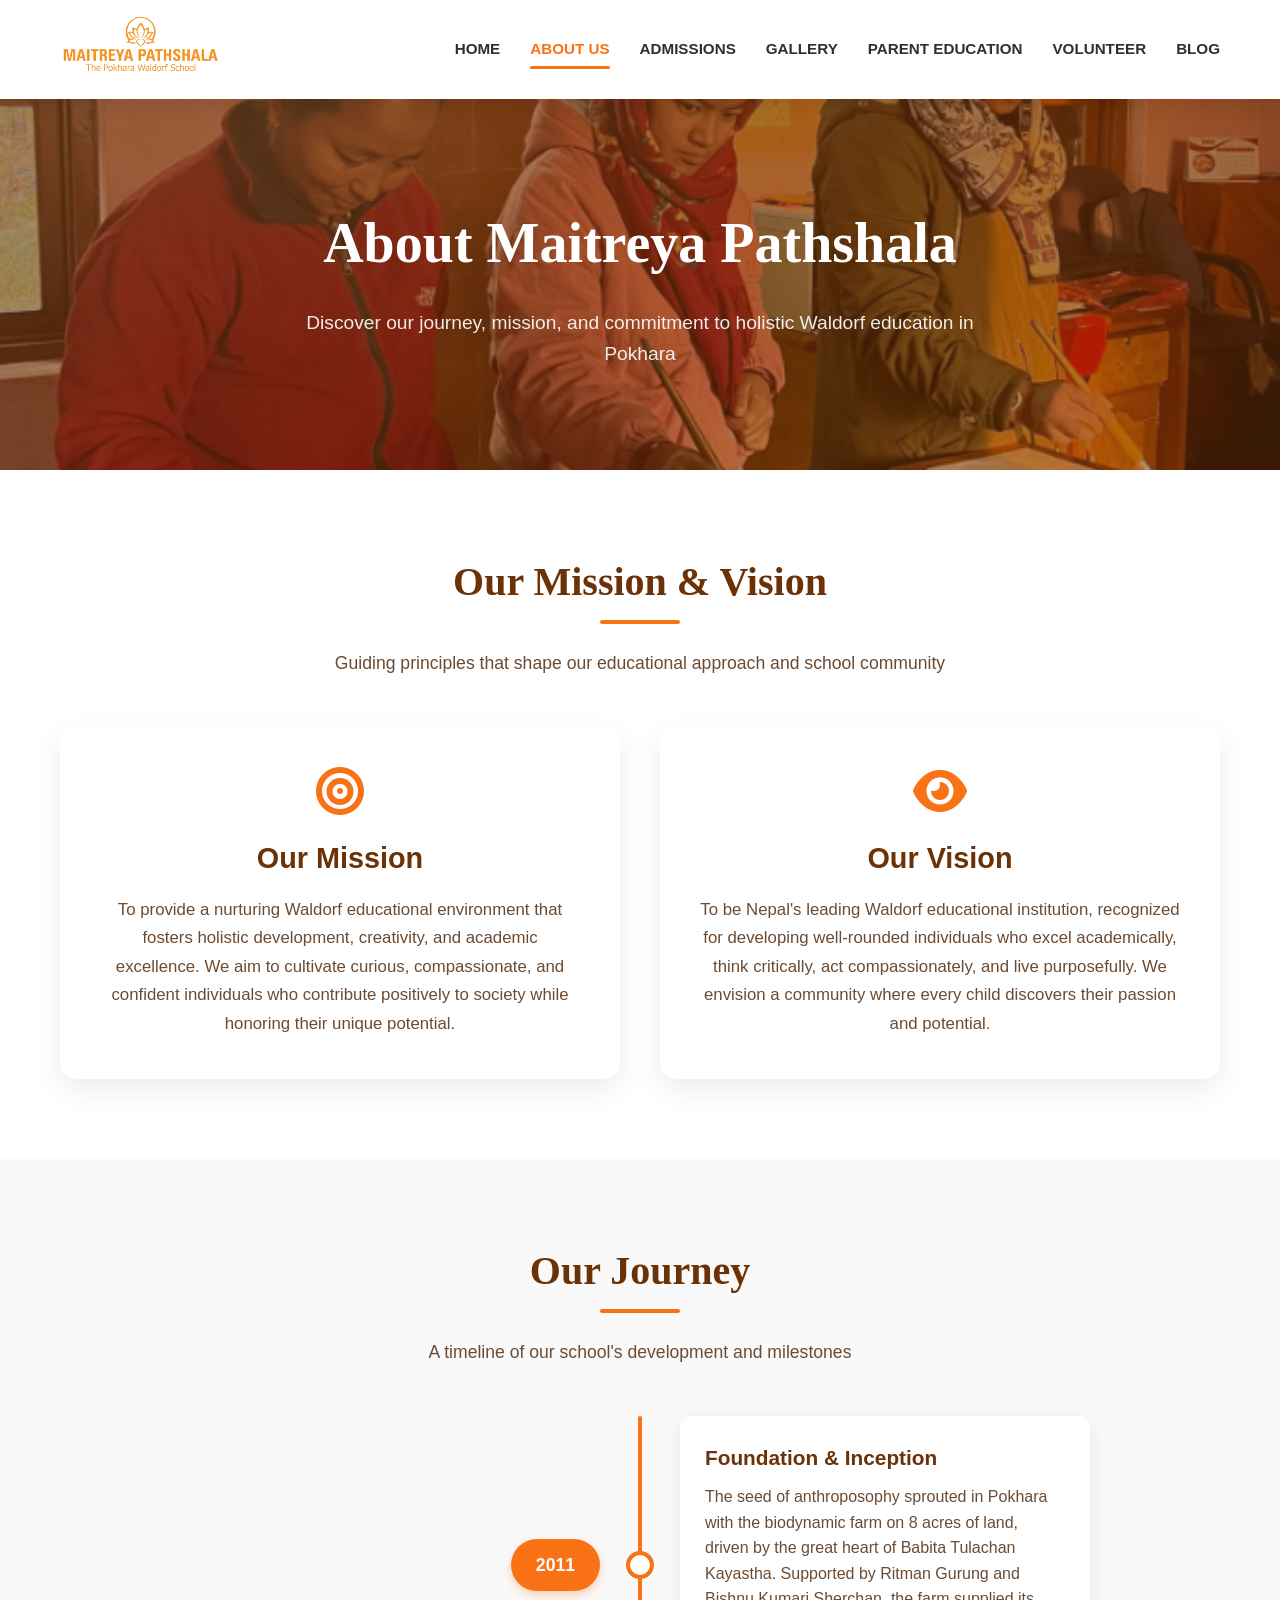
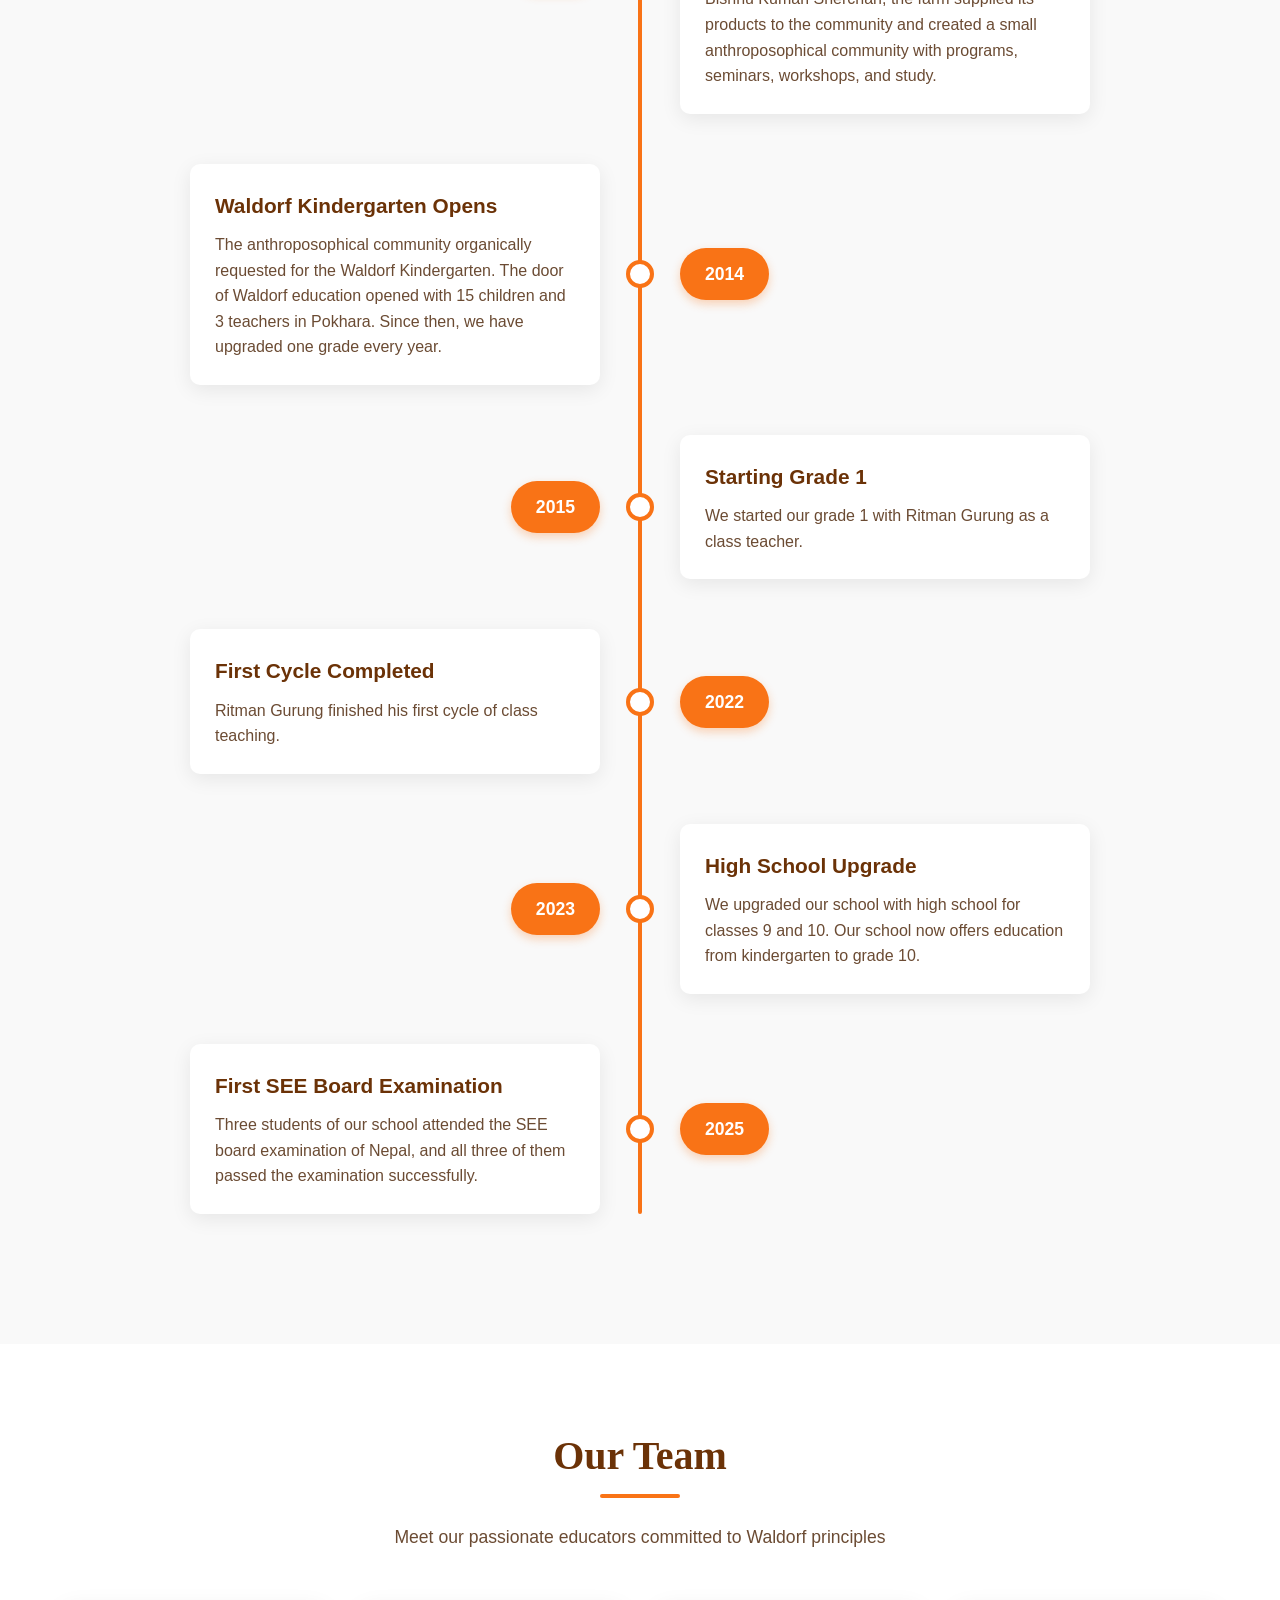
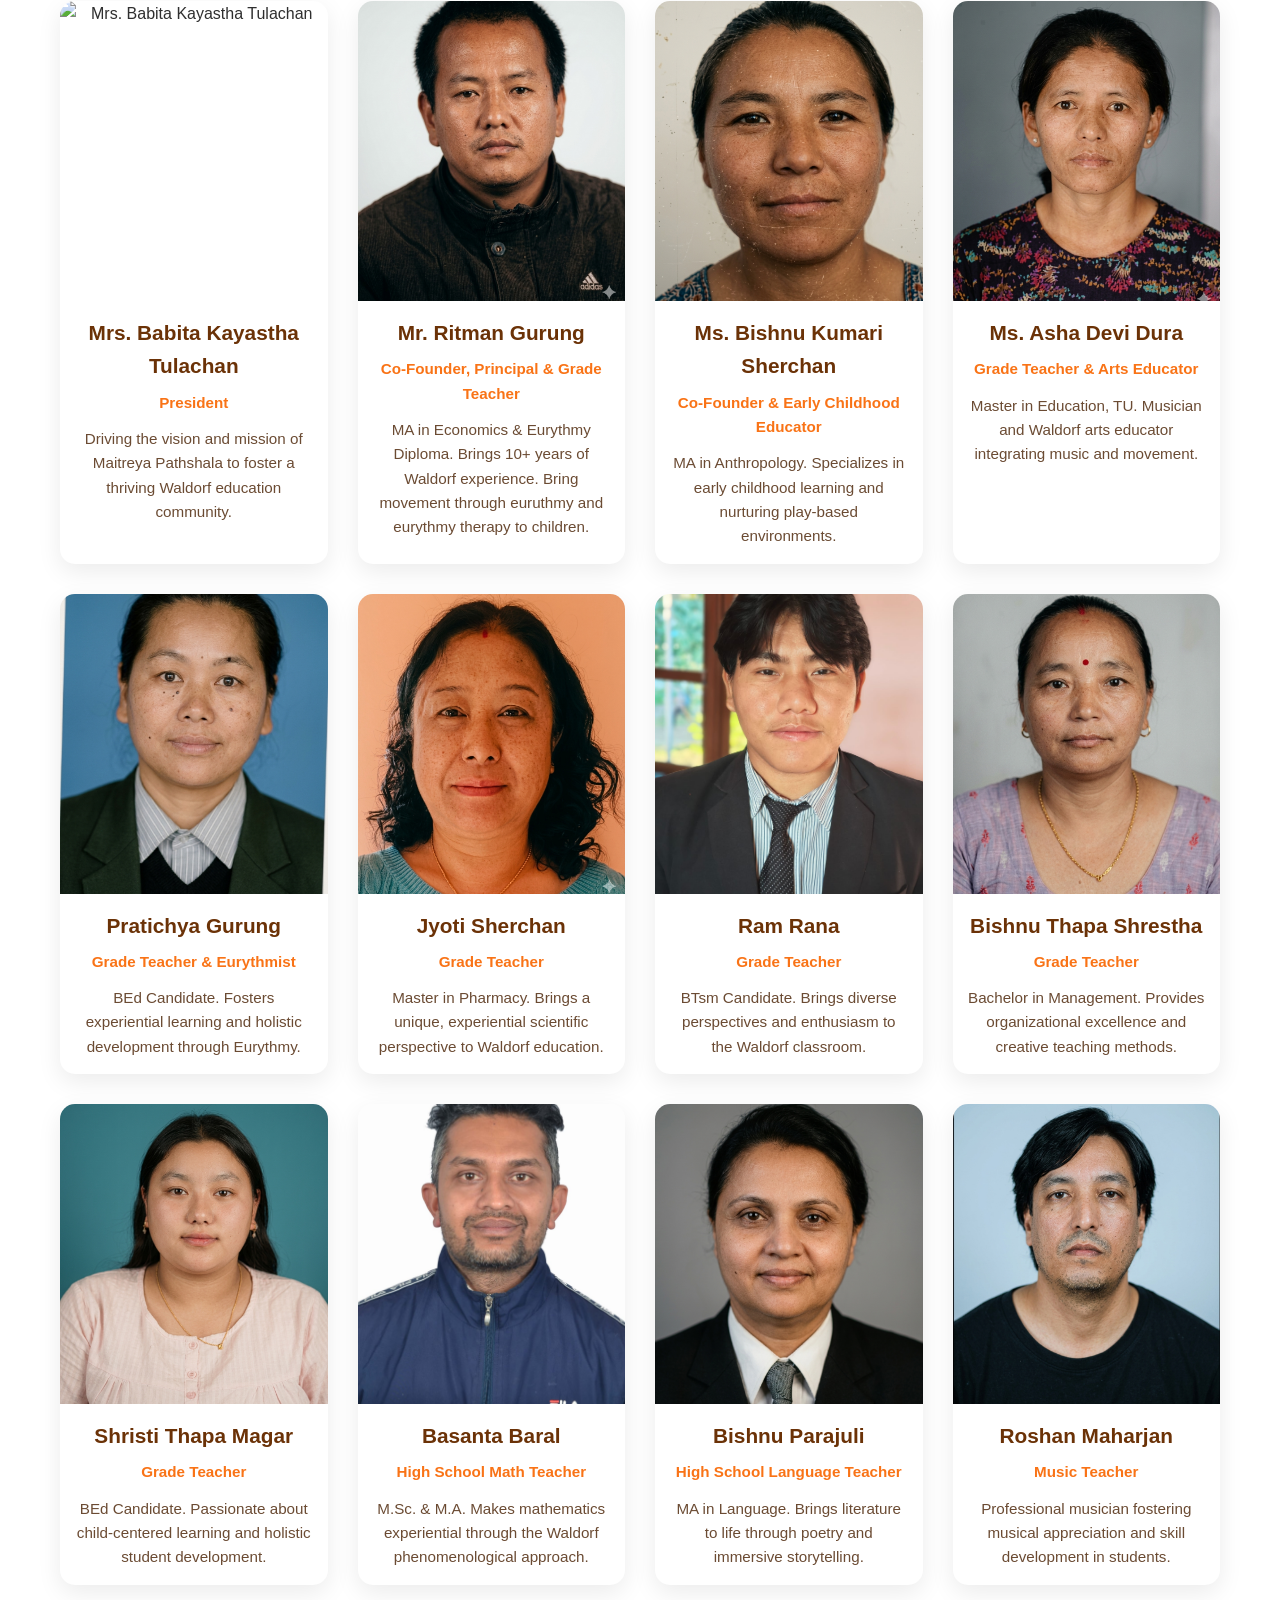
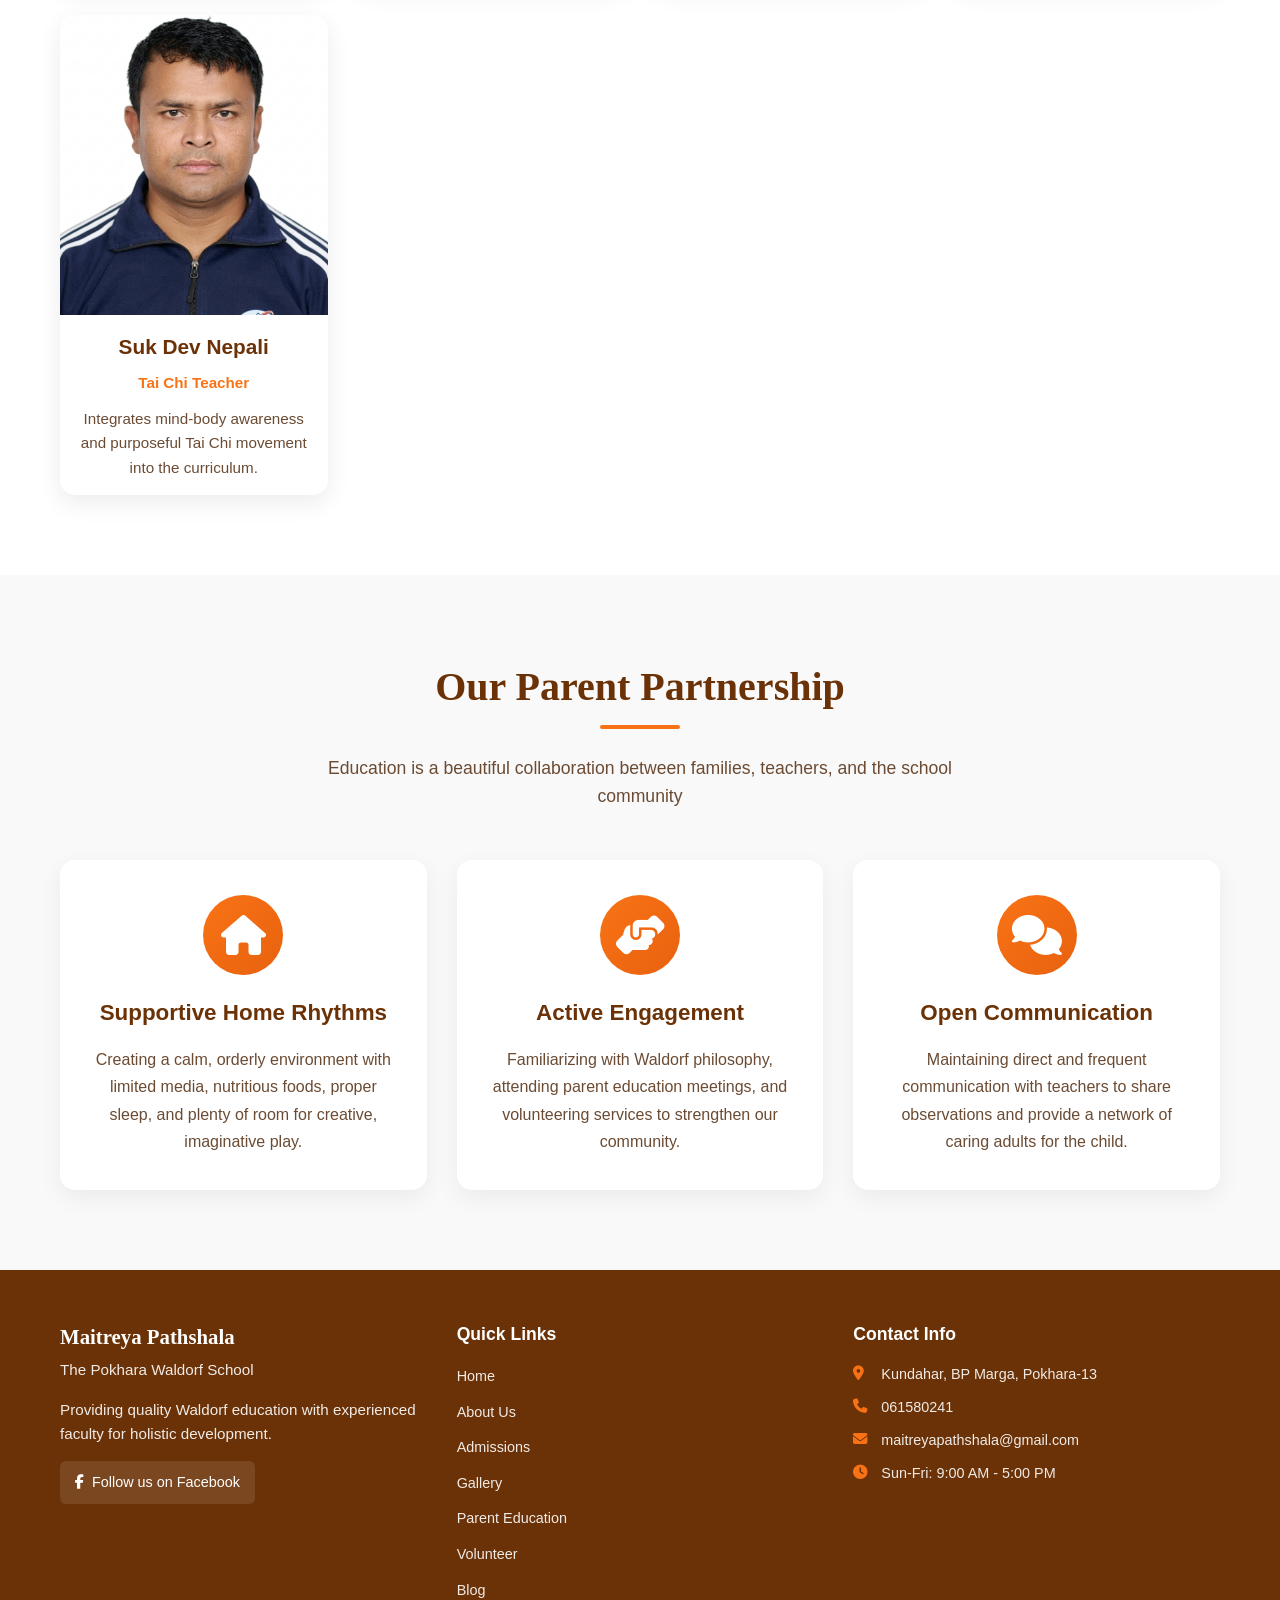
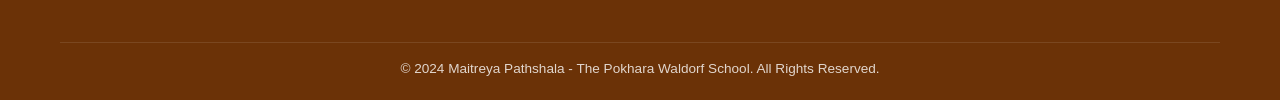
==== about/index.html @ a7fe3ca3 "Restructure HTML files to directories for trailing slash routing and update absolute paths" ====
<!DOCTYPE html>
<html lang="en">
<head>
    <meta charset="UTF-8" />
    <meta name="viewport" content="width=device-width, initial-scale=1.0" />
    <title>About Us | Maitreya Pathshala</title>

    <meta name="description" content="Learn about Maitreya Pathshala - The Pokhara Waldorf School providing holistic Waldorf education for children in Nepal.">
    
    <!-- Fonts -->
    <link href="https://fonts.googleapis.com/css2?family=Lanchitas&display=swap" rel="stylesheet">
    <link href="https://api.fontshare.com/v2/css?f[]=satoshi@400,500,600,700&display=swap" rel="stylesheet">
    <link rel="stylesheet" href="https://cdnjs.cloudflare.com/ajax/libs/font-awesome/6.4.0/css/all.min.css">
    <link rel="icon" href="/assets/favicon.png" type="image/png">
    <link rel="stylesheet" href="/style.css" />
    <style>
        /* About Page Specific Styles */
        .about-hero {
            background: linear-gradient(rgba(107, 50, 7, 0.6), rgba(107, 50, 7, 0.5)), url('/assets/8.png');
            background-size: cover;
            background-position: center;
            color: white;
            text-align: center;
            padding: 100px 0;
        }
        
        .about-hero h1 {
            font-family: 'Lanchitas', cursive;
            font-size: 3.5rem;
            margin-bottom: 20px;
        }
        
        .about-hero p {
            font-size: 1.2rem;
            max-width: 700px;
            margin: 0 auto;
            opacity: 0.9;
        }
        
        /* About Content Sections */
        .about-section {
            padding: 80px 0;
        }
        
        .about-section:nth-child(even) {
            background: #f9f9f9;
        }
        
        .about-section:nth-child(odd) {
            background: white;
        }
        
        .section-content {
            max-width: 1200px;
            margin: 0 auto;
            padding: 0 20px;
        }
        
        .section-header {
            text-align: center;
            margin-bottom: 50px;
        }
        
        .section-header h2 {
            font-family: 'Lanchitas', cursive;
            font-size: 2.5rem;
            color: var(--secondary);
            margin-bottom: 15px;
            position: relative;
            display: inline-block;
        }
        
        .section-header h2::after {
            content: '';
            position: absolute;
            bottom: -10px;
            left: 50%;
            transform: translateX(-50%);
            width: 80px;
            height: 4px;
            background: var(--primary);
            border-radius: 2px;
        }
        
        .section-header p {
            color: var(--gray);
            font-size: 1.1rem;
            max-width: 700px;
            margin: 20px auto 0;
            line-height: 1.6;
        }
        
        /* Mission Vision Section */
        .mission-vision-grid {
            display: grid;
            grid-template-columns: repeat(2, 1fr);
            gap: 40px;
            margin-top: 40px;
        }
        
        .mission-card, .vision-card {
            background: white;
            padding: 40px;
            border-radius: 15px;
            box-shadow: 0 10px 30px rgba(0, 0, 0, 0.08);
            text-align: center;
            transition: transform 0.3s;
        }
        
        .mission-card:hover, .vision-card:hover {
            transform: translateY(-10px);
        }
        
        .mission-card i, .vision-card i {
            font-size: 3rem;
            color: var(--primary);
            margin-bottom: 20px;
        }
        
        .mission-card h3, .vision-card h3 {
            color: var(--secondary);
            font-size: 1.8rem;
            margin-bottom: 15px;
        }
        
        .mission-card p, .vision-card p {
            color: var(--gray);
            line-height: 1.7;
            font-size: 1.05rem;
        }
        
        /* History Section */
        .history-timeline {
            max-width: 900px;
            margin: 50px auto 0;
            position: relative;
        }
        
        .history-timeline::before {
            content: '';
            position: absolute;
            left: 50%;
            transform: translateX(-50%);
            width: 4px;
            height: 100%;
            background: var(--primary);
            border-radius: 2px;
        }
        
        .timeline-item {
            display: grid;
            grid-template-columns: 1fr 1fr;
            column-gap: 80px;
            align-items: center;
            margin-bottom: 50px;
            position: relative;
        }
        
        .timeline-item::after { 
            content: '';
            position: absolute;
            left: 50%;
            top: 50%;
            transform: translate(-50%, -50%);
            width: 20px;
            height: 20px;
            border-radius: 50%;
            background: white;
            border: 4px solid var(--primary);
            z-index: 2;
        }
        
        .timeline-year {
            grid-column: 1;
            justify-self: end;
            background: var(--primary);
            color: white;
            padding: 12px 25px;
            border-radius: 30px;
            font-weight: 700;
            font-size: 1.1rem;
            text-align: center;
            box-shadow: 0 4px 10px rgba(249, 115, 22, 0.3);
            z-index: 2;
        }
        
        .timeline-content {
            grid-column: 2;
            background: white;
            padding: 25px;
            border-radius: 10px;
            box-shadow: 0 5px 20px rgba(0, 0, 0, 0.08);
            position: relative;
            z-index: 1;
        }
        
        .timeline-item:nth-child(even) .timeline-year {
            grid-column: 2;
            justify-self: start;
            grid-row: 1;
        }
        
        .timeline-item:nth-child(even) .timeline-content {
            grid-column: 1;
            grid-row: 1;
        }
        
        .timeline-content h4 {
            color: var(--secondary);
            font-size: 1.3rem;
            margin-bottom: 10px;
        }
        
        .timeline-content p {
            color: var(--gray);
            line-height: 1.6;
        }
        
        /* Team Section */
        .team-grid {
            display: grid;
            grid-template-columns: repeat(auto-fill, minmax(220px, 1fr));
            gap: 30px;
            margin-top: 50px;
        }
        
        .team-member {
            background: white;
            border-radius: 15px;
            overflow: hidden;
            box-shadow: 0 8px 25px rgba(0, 0, 0, 0.08);
            transition: transform 0.3s;
            text-align: center;
        }
        
        .team-member:hover {
            transform: translateY(-10px);
        }
        
        .member-image {
            width: 100%;
            overflow: hidden;
        }
        
        .member-image img {
            width: 100%;
            height: auto;
            display: block;
            transition: transform 0.5s;
        }
        
        .team-member:hover .member-image img {
            transform: scale(1.05);
        }
        
        .member-info {
            padding: 15px;
        }
        
        .member-info h4 {
            color: var(--secondary);
            font-size: 1.3rem;
            margin-bottom: 8px;
        }
        
        .member-info .position {
            color: var(--primary);
            font-weight: 600;
            margin-bottom: 12px;
            font-size: 0.95rem;
        }
        
        .member-info p {
            color: var(--gray);
            font-size: 0.95rem;
            line-height: 1.6;
        }
        
        /* Values Section */
        .values-grid {
            display: grid;
            grid-template-columns: repeat(auto-fill, minmax(300px, 1fr));
            gap: 30px;
            margin-top: 50px;
        }
        
        .value-card {
            background: white;
            padding: 35px 30px;
            border-radius: 15px;
            box-shadow: 0 8px 25px rgba(0, 0, 0, 0.06);
            text-align: center;
            transition: all 0.3s;
        }
        
        .value-card:hover {
            transform: translateY(-8px);
            box-shadow: 0 15px 35px rgba(0, 0, 0, 0.1);
        }
        
        .value-icon {
            width: 80px;
            height: 80px;
            background: linear-gradient(135deg, var(--primary), var(--primary-dark));
            border-radius: 50%;
            display: flex;
            align-items: center;
            justify-content: center;
            margin: 0 auto 20px;
        }
        
        .value-icon i {
            font-size: 2.5rem;
            color: white;
        }
        
        .value-card h4 {
            color: var(--secondary);
            font-size: 1.4rem;
            margin-bottom: 15px;
        }
        
        .value-card p {
            color: var(--gray);
            line-height: 1.7;
            font-size: 1rem;
        }
        
        /* Campus Section */
        .campus-gallery {
            display: grid;
            grid-template-columns: repeat(auto-fill, minmax(300px, 1fr));
            gap: 25px;
            margin-top: 50px;
        }
        
        .campus-image {
            border-radius: 15px;
            overflow: hidden;
            box-shadow: 0 8px 25px rgba(0, 0, 0, 0.08);
            height: 250px;
            position: relative;
        }
        
        .campus-image img {
            width: 100%;
            height: 100%;
            object-fit: cover;
            transition: transform 0.5s;
        }
        
        .campus-image:hover img {
            transform: scale(1.05);
        }
        
        .campus-overlay {
            position: absolute;
            bottom: 0;
            left: 0;
            right: 0;
            background: linear-gradient(transparent, rgba(0, 0, 0, 0.7));
            color: white;
            padding: 20px;
            opacity: 0;
            transition: opacity 0.3s;
        }
        
        .campus-image:hover .campus-overlay {
            opacity: 1;
        }
        
        .campus-overlay h4 {
            font-size: 1.2rem;
            margin-bottom: 5px;
        }
        
        /* Responsive Styles for About Page */
        @media (max-width: 1024px) {
            .mission-vision-grid {
                grid-template-columns: 1fr;
                gap: 30px;
            }
            
            .history-timeline::before {
                left: 30px;
            }
            
            .timeline-item {
                display: flex;
                flex-direction: column !important;
                align-items: flex-start;
                margin-left: 60px;
                margin-bottom: 40px;
            }
            
            .timeline-item::after {
                left: -30px;
                top: 25px;
                transform: translate(-50%, -50%);
            }
            
            .timeline-year {
                margin-bottom: 15px;
                justify-self: start !important;
                align-self: flex-start;
            }
            
            .timeline-content {
                width: 100%;
            }
            
            .timeline-item:nth-child(even) .timeline-year,
            .timeline-item:nth-child(even) .timeline-content {
                align-self: flex-start;
            }
        }
        
        @media (max-width: 768px) {
            .about-hero {
                padding: 80px 0;
            }
            
            .about-hero h1 {
                font-size: 2.5rem;
            }
            
            .about-section {
                padding: 60px 0;
            }
            
            .section-header h2 {
                font-size: 2rem;
            }
            
            .mission-card, .vision-card {
                padding: 30px 25px;
            }
            
            .team-grid, .values-grid, .campus-gallery {
                grid-template-columns: repeat(auto-fill, minmax(250px, 1fr));
                gap: 20px;
            }
            
            .history-timeline::before {
                left: 20px;
            }
            
            .timeline-item {
                margin-bottom: 30px;
                margin-left: 45px;
            }
            
            .timeline-item::after {
                left: -25px;
            }
            
            .timeline-year {
                font-size: 1rem;
                padding: 10px 20px;
            }
            
            .timeline-content {
                padding: 20px;
            }
        }
        
        @media (max-width: 480px) {
            .about-hero h1 {
                font-size: 2rem;
            }
            
            .about-hero p {
                font-size: 1rem;
                padding: 0 15px;
            }
            
            .section-header h2 {
                font-size: 1.8rem;
            }
            
            .team-grid, .values-grid, .campus-gallery {
                grid-template-columns: 1fr;
            }
            
            /* Hide the teacher description on mobile */
            .team-member .member-info p {
                display: none;
            }
            
            .mission-card h3, .vision-card h3 {
                font-size: 1.5rem;
            }
            
            .value-card {
                padding: 25px 20px;
            }
            
            .value-icon {
                width: 70px;
                height: 70px;
            }
            
            .value-icon i {
                font-size: 2rem;
            }
        }

        /* Constrain image height on all breakpoints so faces don't get super zoomed */
        .member-image {
            height: 300px; /* Force a consistent height */
        }
        .member-image img {
            height: 100% !important;
            object-fit: cover; /* Important to keep the image centered and cropped nicely */
        }
    </style>
</head>
<body>
    <!-- NAVBAR -->
    <header class="navbar">
        <div class="container">
            <div class="logo">
                <a href="/">
                    <img src="/assets/logo.png" alt="Maitreya Pathshala Logo" class="logo-img">
                </a>
            </div>

            <!-- Desktop Navigation -->
            <nav class="desktop-nav">
                <a href="/">HOME</a>
                <a href="/about/" class="active">ABOUT US</a>
                <a href="/admissions/">ADMISSIONS</a>
                <a href="/gallery/">GALLERY</a>
                <a href="/parent-education/">PARENT EDUCATION</a>
                <a href="/volunteer/">VOLUNTEER</a>
                <a href="/blog/">BLOG</a>
            </nav>

            <!-- Mobile Navigation Toggle -->
            <button class="mobile-nav-toggle">
                <i class="fas fa-bars"></i>
            </button>

            <!-- Mobile Menu -->
            <div class="mobile-menu">
                <nav class="mobile-nav">
                    <a href="/">HOME</a>
                    <a href="/about/" class="active">ABOUT US</a>
                    <a href="/admissions/">ADMISSIONS</a>
                    <a href="/gallery/">GALLERY</a>
                    <a href="/parent-education/">PARENT EDUCATION</a>
                    <a href="/volunteer/">VOLUNTEER</a>
                    <a href="/blog/">BLOG</a>
                </nav>
            </div>
        </div>
    </header>

    <!-- ABOUT HERO -->
    <section class="about-hero">
        <div class="container">
            <h1>About Maitreya Pathshala</h1>
            <p>Discover our journey, mission, and commitment to holistic Waldorf education in Pokhara</p>
        </div>
    </section>

    <!-- MISSION & VISION SECTION -->
    <section class="about-section">
        <div class="section-content">
            <div class="section-header">
                <h2>Our Mission & Vision</h2>
                <p>Guiding principles that shape our educational approach and school community</p>
            </div>
            
            <div class="mission-vision-grid">
                <div class="mission-card">
                    <i class="fas fa-bullseye"></i>
                    <h3>Our Mission</h3>
                    <p>To provide a nurturing Waldorf educational environment that fosters holistic development, creativity, and academic excellence. We aim to cultivate curious, compassionate, and confident individuals who contribute positively to society while honoring their unique potential.</p>
                </div>
                
                <div class="vision-card">
                    <i class="fas fa-eye"></i>
                    <h3>Our Vision</h3>
                    <p>To be Nepal's leading Waldorf educational institution, recognized for developing well-rounded individuals who excel academically, think critically, act compassionately, and live purposefully. We envision a community where every child discovers their passion and potential.</p>
                </div>
            </div>
        </div>
    </section>

    <!-- OUR HISTORY SECTION -->
    <section class="about-section">
        <div class="section-content">
            <div class="section-header">
                <h2>Our Journey</h2>
                <p>A timeline of our school's development and milestones</p>
            </div>
            
            <div class="history-timeline">
                <div class="timeline-item">
                    <div class="timeline-year">2011</div>
                    <div class="timeline-content">
                        <h4>Foundation & Inception</h4>
                        <p>The seed of anthroposophy sprouted in Pokhara with the biodynamic farm on 8 acres of land, driven by the great heart of Babita Tulachan Kayastha. Supported by Ritman Gurung and Bishnu Kumari Sherchan, the farm supplied its products to the community and created a small anthroposophical community with programs, seminars, workshops, and study.</p>
                    </div>
                </div>
                
                <div class="timeline-item">
                    <div class="timeline-year">2014</div>
                    <div class="timeline-content">
                        <h4>Waldorf Kindergarten Opens</h4>
                        <p>The anthroposophical community organically requested for the Waldorf Kindergarten. The door of Waldorf education opened with 15 children and 3 teachers in Pokhara. Since then, we have upgraded one grade every year.</p>
                    </div>
                </div>
                
                <div class="timeline-item">
                    <div class="timeline-year">2015</div>
                    <div class="timeline-content">
                        <h4>Starting Grade 1</h4>
                        <p>We started our grade 1 with Ritman Gurung as a class teacher.</p>
                    </div>
                </div>
                
                <div class="timeline-item">
                    <div class="timeline-year">2022</div>
                    <div class="timeline-content">
                        <h4>First Cycle Completed</h4>
                        <p>Ritman Gurung finished his first cycle of class teaching.</p>
                    </div>
                </div>
                
                <div class="timeline-item">
                    <div class="timeline-year">2023</div>
                    <div class="timeline-content">
                        <h4>High School Upgrade</h4>
                        <p>We upgraded our school with high school for classes 9 and 10. Our school now offers education from kindergarten to grade 10.</p>
                    </div>
                </div>
                
                <div class="timeline-item">
                    <div class="timeline-year">2025</div>
                    <div class="timeline-content">
                        <h4>First SEE Board Examination</h4>
                        <p>Three students of our school attended the SEE board examination of Nepal, and all three of them passed the examination successfully.</p>
                    </div>
                </div>
            </div>
        </div>
    </section>
        
    <!-- FACULTY TEAM SECTION -->
    <section class="about-section">
        <div class="section-content">
            <div class="section-header">
                <h2>Our Team</h2>
                <p>Meet our passionate educators committed to Waldorf principles</p>
            </div>
            
            <div class="team-grid">
                <div class="team-member">
                    <div class="member-image">
                        <img src="/assets/Babita.png" alt="Mrs. Babita Kayastha Tulachan">
                    </div>
                    <div class="member-info">
                        <h4>Mrs. Babita Kayastha Tulachan</h4>
                        <div class="position">President</div>
                        <p>Driving the vision and mission of Maitreya Pathshala to foster a thriving Waldorf education community.</p>
                    </div>
                </div>
                
                <div class="team-member">
                    <div class="member-image">
                        <img src="/assets/reet.png" alt="Mr. Ritman Gurung">
                    </div>
                    <div class="member-info">
                        <h4>Mr. Ritman Gurung</h4>
                        <div class="position">Co-Founder, Principal & Grade Teacher</div>
                        <p>MA in Economics & Eurythmy Diploma. Brings 10+ years of Waldorf experience. Bring movement through euruthmy and eurythmy therapy to children.</p>
                    </div>
                </div>
                
                <div class="team-member">
                    <div class="member-image">
                        <img src="/assets/bishnu.png" alt="Ms. Bishnu Kumari Sherchan">
                    </div>
                    <div class="member-info">
                        <h4>Ms. Bishnu Kumari Sherchan</h4>
                        <div class="position">Co-Founder & Early Childhood Educator</div>
                        <p>MA in Anthropology. Specializes in early childhood learning and nurturing play-based environments.</p>
                    </div>
                </div>
                
                <div class="team-member">
                    <div class="member-image">
                        <img src="/assets/aasha.png" alt="Ms. Asha Devi Dura">
                    </div>
                    <div class="member-info">
                        <h4>Ms. Asha Devi Dura</h4>
                        <div class="position">Grade Teacher & Arts Educator</div>
                        <p>Master in Education, TU. Musician and Waldorf arts educator integrating music and movement.</p>
                    </div>
                </div>
                
                <div class="team-member">
                    <div class="member-image">
                        <img src="/assets/pratichhya.png" alt="Pratichya Gurung">
                    </div>
                    <div class="member-info">
                        <h4>Pratichya Gurung</h4>
                        <div class="position">Grade Teacher & Eurythmist</div>
                        <p>BEd Candidate. Fosters experiential learning and holistic development through Eurythmy.</p>
                    </div>
                </div>

                <div class="team-member">
                    <div class="member-image">
                        <img src="/assets/jyoti.png" alt="Jyoti Sherchan">
                    </div>
                    <div class="member-info">
                        <h4>Jyoti Sherchan</h4>
                        <div class="position">Grade Teacher</div>
                        <p>Master in Pharmacy. Brings a unique, experiential scientific perspective to Waldorf education.</p>
                    </div>
                </div>

                <div class="team-member">
                    <div class="member-image">
                        <img src="/assets/ram rana.jpeg" alt="Ram Rana">
                    </div>
                    <div class="member-info">
                        <h4>Ram Rana</h4>
                        <div class="position">Grade Teacher</div>
                        <p>BTsm Candidate. Brings diverse perspectives and enthusiasm to the Waldorf classroom.</p>
                    </div>
                </div>

                <div class="team-member">
                    <div class="member-image">
                        <img src="/assets/Bishnu Shrestha.png" alt="Bishnu Thapa Shrestha">
                    </div>
                    <div class="member-info">
                        <h4>Bishnu Thapa Shrestha</h4>
                        <div class="position">Grade Teacher</div>
                        <p>Bachelor in Management. Provides organizational excellence and creative teaching methods.</p>
                    </div>
                </div>

                <div class="team-member">
                    <div class="member-image">
                        <img src="/assets/Shristi.png" alt="Shristi Thapa Magar">
                    </div>
                    <div class="member-info">
                        <h4>Shristi Thapa Magar</h4>
                        <div class="position">Grade Teacher</div>
                        <p>BEd Candidate. Passionate about child-centered learning and holistic student development.</p>
                    </div>
                </div>

                <div class="team-member">
                    <div class="member-image">
                        <img src="/assets/basanta.png" alt="Math Teacher">
                    </div>
                    <div class="member-info">
                        <h4>Basanta Baral</h4>
                        <div class="position">High School Math Teacher</div>
                        <p>M.Sc. & M.A. Makes mathematics experiential through the Waldorf phenomenological approach.</p>
                    </div>
                </div>

                <div class="team-member">
                    <div class="member-image">
                        <img src="/assets/BIshnu copy.png" alt="Language Teacher">
                    </div>
                    <div class="member-info">
                        <h4>Bishnu Parajuli</h4>
                        <div class="position">High School Language Teacher</div>
                        <p>MA in Language. Brings literature to life through poetry and immersive storytelling.</p>
                    </div>
                </div>

                <div class="team-member">
                    <div class="member-image">
                        <img src="/assets/roshan.png" alt="Music Teacher">
                    </div>
                    <div class="member-info">
                        <h4>Roshan Maharjan</h4>
                        <div class="position">Music Teacher</div>
                        <p>Professional musician fostering musical appreciation and skill development in students.</p>
                    </div>
                </div>

                <div class="team-member">
                    <div class="member-image">
                        <img src="/assets/sukdev.png" alt="Tai Chi Teacher">
                    </div>
                    <div class="member-info">
                        <h4>Suk Dev Nepali</h4>
                        <div class="position">Tai Chi Teacher</div>
                        <p>Integrates mind-body awareness and purposeful Tai Chi movement into the curriculum.</p>
                    </div>
                </div>
            </div>
        </div>
    </section>


    <!-- PARENT PARTNERSHIP SECTION -->
    <section class="about-section">
        <div class="section-content">
            <div class="section-header">
                <h2>Our Parent Partnership</h2>
                <p>Education is a beautiful collaboration between families, teachers, and the school community</p>
            </div>
            
            <div class="values-grid">
                <div class="value-card">
                    <div class="value-icon">
                        <i class="fas fa-home"></i>
                    </div>
                    <h4>Supportive Home Rhythms</h4>
                    <p>Creating a calm, orderly environment with limited media, nutritious foods, proper sleep, and plenty of room for creative, imaginative play.</p>
                </div>
                
                <div class="value-card">
                    <div class="value-icon">
                        <i class="fas fa-hands-helping"></i>
                    </div>
                    <h4>Active Engagement</h4>
                    <p>Familiarizing with Waldorf philosophy, attending parent education meetings, and volunteering services to strengthen our community.</p>
                </div>
                
                <div class="value-card">
                    <div class="value-icon">
                        <i class="fas fa-comments"></i>
                    </div>
                    <h4>Open Communication</h4>
                    <p>Maintaining direct and frequent communication with teachers to share observations and provide a network of caring adults for the child.</p>
                </div>
            </div>
        </div>
    </section>

    <!-- FOOTER -->
    <footer>
        <div class="container">
            <div class="footer-grid">
                <div class="footer-col">
                    <div class="footer-logo">
                        <h3>Maitreya Pathshala</h3>
                        <p>The Pokhara Waldorf School</p>
                    </div>
                    <p>Providing quality Waldorf education with experienced faculty for holistic development.</p>
                    <div class="footer-social">
                        <a href="https://www.facebook.com/maitreyapathshala" target="_blank">
                            <i class="fab fa-facebook-f"></i> Follow us on Facebook
                        </a>
                    </div>
                </div>
                
                <div class="footer-col">
                    <h4>Quick Links</h4>
                    <ul>
                        <li><a href="/">Home</a></li>
                        <li><a href="/about/">About Us</a></li>
                        <li><a href="/admissions/">Admissions</a></li>
                        <li><a href="/gallery/">Gallery</a></li>
                        <li><a href="/parent-education/">Parent Education</a></li>
                        <li><a href="/volunteer/">Volunteer</a></li>
                        <li><a href="/blog/">Blog</a></li>
                    </ul>
                </div>
                
                <div class="footer-col">
                    <h4>Contact Info</h4>
                    <ul class="contact-info">
                        <li><i class="fas fa-map-marker-alt"></i> <span>Kundahar, BP Marga, Pokhara-13</span></li>
                        <li><i class="fas fa-phone"></i> <span>061580241</span></li>
                        <li><i class="fas fa-envelope"></i> <span>maitreyapathshala@gmail.com</span></li>
                        <li><i class="fas fa-clock"></i> <span>Sun-Fri: 9:00 AM - 5:00 PM</span></li>
                    </ul>
                </div>
            </div>
            
            <div class="footer-bottom">
                <p>&copy; 2024 Maitreya Pathshala - The Pokhara Waldorf School. All Rights Reserved.</p>
            </div>
        </div>
    </footer>

    <!-- SCROLL TO TOP -->
    <button class="scroll-top">
        <i class="fas fa-chevron-up"></i>
    </button>

    <script src="script.js"></script>
</body>
</html>
---- style.css ----
/* RESET & BASE */
* {
    margin: 0;
    padding: 0;
    box-sizing: border-box;
}

:root {
    --primary: #f97316;
    --primary-dark: #e8610e;
    --secondary: #6b3207;
    --light: #fff9f5;
    --dark: #4a2b17;
    --text: #2f2f2f;
    --gray: #6b4b33;
    --light-gray: #f5f5f5;
}

body {
    font-family: 'Satoshi', sans-serif;
    background: #ffffff;
    color: var(--text);
    line-height: 1.6;
    overflow-x: hidden;
}

.cta {
    text-decoration: none;
}

/* Add hover effects to all buttons */
.cta, .filter-btn, .load-more-btn, .fb-follow-btn, .read-more, .footer-social a {
    transition: all 0.3s ease;
}

.cta:hover, .filter-btn:hover, .load-more-btn:hover {
    transform: translateY(-3px);
    box-shadow: 0 10px 20px rgba(249, 115, 22, 0.3);
}

.container {
    max-width: 1200px;
    margin: 0 auto;
    padding: 0 20px;
}

/* NAVBAR */
.navbar {
    background: white;
    box-shadow: 0 4px 20px rgba(0, 0, 0, 0.08);
    position: sticky;
    top: 0;
    z-index: 1000;
}

.navbar .container {
    display: flex;
    justify-content: space-between;
    align-items: center;
    padding: 15px 20px;
    position: relative;
}

.logo {
    display: flex;
    align-items: center;
    gap: 15px;
    z-index: 1002;
}

.logo-img {
    width: 160px;
    height: auto;
}

.logo-text h1 {
    font-family: 'Lanchitas', cursive;
    font-size: 1.8rem;
    color: var(--secondary);
    line-height: 1.2;
}

.logo-text p {
    font-size: 0.85rem;
    color: var(--gray);
}

/* Desktop Navigation */
.desktop-nav {
    display: flex;
    gap: 30px;
}

.desktop-nav a {
    color: var(--text);
    text-decoration: none;
    font-weight: 600;
    font-size: 0.95rem;
    padding: 8px 0;
    position: relative;
    transition: color 0.3s;
}

.desktop-nav a:hover {
    color: var(--primary);
}

.desktop-nav a.active {
    color: var(--primary);
}

.desktop-nav a.active::after {
    content: '';
    position: absolute;
    bottom: 0;
    left: 0;
    width: 100%;
    height: 3px;
    background: var(--primary);
    border-radius: 2px;
}

/* Mobile Navigation Toggle */
.mobile-nav-toggle {
    display: none;
    background: none;
    border: none;
    cursor: pointer;
    width: 40px;
    height: 40px;
    padding: 0;
    z-index: 1002;
}

.mobile-nav-toggle i {
    font-size: 1.8rem;
    color: var(--secondary);
    transition: all 0.3s ease;
}

/* Mobile Menu - FIXED: Set visibility and pointer-events */
.mobile-menu {
    position: fixed;
    top: 70px;
    right: 20px;
    background: rgba(255, 255, 255, 0.98);
    backdrop-filter: blur(10px);
    z-index: 1001;
    padding: 20px;
    flex-direction: column;
    border-radius: 15px;
    box-shadow: 0 10px 30px rgba(0, 0, 0, 0.15);
    min-width: 200px;
    opacity: 0;
    transform: translateY(-10px);
    transition: all 0.3s cubic-bezier(0.4, 0, 0.2, 1);
    visibility: hidden; /* Hide from screen and prevent interaction */
    pointer-events: none; /* Prevent clicking when hidden */
}

.mobile-menu.active {
    display: flex;
    opacity: 1;
    transform: translateY(0);
    visibility: visible; /* Show when active */
    pointer-events: auto; /* Allow clicking when active */
}

.mobile-nav {
    display: flex;
    flex-direction: column;
    gap: 12px;
    width: 100%;
}

.mobile-nav a {
    color: var(--text);
    text-decoration: none;
    font-weight: 600;
    font-size: 1rem;
    padding: 12px 15px;
    border-radius: 8px;
    transition: all 0.3s;
    text-align: left;
    pointer-events: auto; /* Ensure links are clickable when menu is active */
}

.mobile-nav a:hover,
.mobile-nav a.active {
    color: white;
    background: var(--primary);
}

/* HERO SECTION */
.hero {
    background: linear-gradient(135deg, rgba(255, 249, 245, 0.9), rgba(255, 242, 235, 0.9));
    padding: 80px 0;
    position: relative;
    overflow: hidden;
    min-height: 600px;
}

.hero-overlay {
    position: absolute;
    top: 0;
    left: 0;
    right: 0;
    bottom: 0;
    background: url('assets/pattern.png');
    opacity: 0.05;
}

.hero .container {
    display: grid;
    grid-template-columns: 1fr 1fr;
    gap: 60px;
    align-items: center;
    position: relative;
    z-index: 2;
}

.hero-content {
    z-index: 2;
    position: relative;
}

.hero-content h1 {
    font-family: 'Lanchitas', cursive;
    font-size: 3.2rem;
    line-height: 1.2;
    margin-bottom: 20px;
    color: var(--secondary);
}

.highlight {
    color: var(--primary);
}

.hero-description {
    font-size: 1.1rem;
    color: var(--gray);
    margin-bottom: 30px;
    max-width: 90%;
}

.hero-buttons {
    display: flex;
    gap: 20px;
    margin-bottom: 40px;
}

.cta {
    padding: 15px 30px;
    border-radius: 50px;
    font-weight: 600;
    font-size: 1rem;
    cursor: pointer;
    transition: all 0.3s;
    border: none;
}

.cta.primary {
    background: linear-gradient(135deg, var(--primary), var(--primary-dark));
    color: white;
    box-shadow: 0 6px 20px rgba(249, 115, 22, 0.3);
}

.cta:hover {
    transform: translateY(-3px);
    box-shadow: 0 8px 25px rgba(249, 115, 22, 0.4);
}

.hero-stats {
    display: flex;
    gap: 30px;
    margin-top: 40px;
}

.stat-item {
    display: flex;
    align-items: center;
    gap: 15px;
    background: white;
    padding: 20px;
    border-radius: 15px;
    box-shadow: 0 5px 20px rgba(0, 0, 0, 0.08);
}

.stat-item i {
    font-size: 2rem;
    color: var(--primary);
}

.stat-item h3 {
    font-size: 1.8rem;
    color: var(--secondary);
}

.stat-item p {
    font-size: 0.9rem;
    color: var(--gray);
}

/* HERO IMAGE */
.hero-image-wrapper {
    position: relative;
    z-index: 2;
}

.main-image {
    position: relative;
    border-radius: 20px;
    overflow: hidden;
    box-shadow: 0 20px 40px rgba(0, 0, 0, 0.15);
}

.main-image img {
    width: 100%;
    height: 400px;
    object-fit: cover;
}

/* ILLUSTRATIONS - Desktop size */
.illus {
    position: absolute;
    z-index: 1;
    pointer-events: none;
}

.illus.books {
    top: 15%;
    right: 5%;
    width: 180px;
    opacity: 0.6;
    animation: hoverEffect 3s ease-in-out infinite;
}

@keyframes hoverEffect {
    0%, 100% { transform: translateY(0) rotate(0deg); }
    50% { transform: translateY(-15px) rotate(3deg); }
}

.illus.bag {
    bottom: 25%;
    left: 5%;
    width: 120px;
    opacity: 0.6;
    animation: bounce 2s ease-in-out infinite;
}

@keyframes bounce {
    0%, 100% { transform: translateY(0); }
    50% { transform: translateY(-15px); }
}

.illus.pencil {
    top: 20%;
    left: 8%;
    width: 140px;
    opacity: 0.6;
    animation: swing 3s ease-in-out infinite;
}

@keyframes swing {
    0%, 100% { transform: rotate(-5deg); }
    50% { transform: rotate(5deg); }
}

/* STATS SECTION */
.stats {
    padding: 80px 0;
    background: white;
}

.section-header {
    text-align: center;
    margin-bottom: 40px;
}

.section-header h2 {
    font-family: 'Lanchitas', cursive;
    font-size: 2.5rem;
    color: var(--secondary);
    margin-bottom: 15px;
}

.section-header p {
    color: var(--gray);
    font-size: 1.1rem;
    max-width: 600px;
    margin: 0 auto;
}

.stats-grid {
    display: grid;
    grid-template-columns: repeat(4, 1fr);
    gap: 20px;
}

.stat-card {
    background: white;
    padding: 30px 20px;
    border-radius: 15px;
    text-align: center;
    box-shadow: 0 5px 15px rgba(0, 0, 0, 0.05);
    transition: transform 0.3s;
    border: 1px solid rgba(249, 115, 22, 0.1);
}

.stat-card:hover {
    transform: translateY(-5px);
    box-shadow: 0 10px 20px rgba(0, 0, 0, 0.08);
}

.stat-icon {
    width: 60px;
    height: 60px;
    background: linear-gradient(135deg, var(--light), #fff);
    border-radius: 50%;
    display: flex;
    align-items: center;
    justify-content: center;
    margin: 0 auto 15px;
}

.stat-icon i {
    font-size: 1.8rem;
    color: var(--primary);
}

.stat-card h3 {
    font-size: 1.8rem;
    color: var(--secondary);
    margin-bottom: 8px;
}

.stat-card h4 {
    color: var(--primary);
    margin-bottom: 12px;
    font-size: 1.1rem;
}

.stat-card p {
    color: var(--gray);
    line-height: 1.6;
    font-size: 0.9rem;
}

/* PROGRAMS SECTION */
.programs {
    padding: 80px 0;
    background: var(--light);
}

.programs-grid {
    display: grid;
    grid-template-columns: repeat(3, 1fr);
    gap: 25px;
}

.program-card {
    background: white;
    padding: 30px 20px;
    border-radius: 15px;
    text-align: center;
    transition: all 0.3s;
    border: 2px solid transparent;
}

.program-card:hover {
    border-color: var(--primary);
    transform: translateY(-5px);
}

.program-icon {
    width: 70px;
    height: 70px;
    background: linear-gradient(135deg, var(--primary), var(--primary-dark));
    border-radius: 50%;
    display: flex;
    align-items: center;
    justify-content: center;
    margin: 0 auto 15px;
}

.program-icon i {
    font-size: 2rem;
    color: white;
}

.program-card h3 {
    color: var(--secondary);
    margin-bottom: 10px;
    font-size: 1.3rem;
}

.program-card p {
    color: var(--gray);
    font-size: 0.9rem;
    line-height: 1.5;
}

/* BLOG PAGE STYLES */
.blog-hero {
    background: linear-gradient(rgba(107, 50, 7, 0.6), rgba(107, 50, 7, 0.5)), url('assets/6.png');
    background-size: cover;
    background-position: center;
    color: white;
    text-align: center;
    padding: 100px 0;
}

.blog-hero h1 {
    font-family: 'Lanchitas', cursive;
    font-size: 3.5rem;
    margin-bottom: 20px;
}

.blog-hero p {
    font-size: 1.2rem;
    max-width: 700px;
    margin: 0 auto;
    opacity: 0.9;
}

.blog-content {
    padding: 60px 0;
    background: #f9f9f9;
}

.blog-content .container {
    display: block;
}

.featured-post {
    display: grid;
    grid-template-columns: 1fr 1fr;
    gap: 30px;
    background: white;
    border-radius: 15px;
    overflow: hidden;
    box-shadow: 0 8px 25px rgba(0, 0, 0, 0.06);
    margin-bottom: 40px;
}

.featured-image {
    position: relative;
}

.featured-image img {
    width: 100%;
    height: 100%;
    object-fit: cover;
    min-height: 300px;
}

.featured-badge {
    position: absolute;
    top: 20px;
    left: 20px;
    background: var(--primary);
    color: white;
    padding: 8px 20px;
    border-radius: 20px;
    font-weight: 600;
    font-size: 0.9rem;
}

.featured-details {
    padding: 30px;
}

.post-date {
    color: var(--gray);
    font-size: 0.9rem;
    margin-bottom: 15px;
    display: block;
}

.post-date i {
    margin-right: 8px;
}

.featured-details h2 {
    color: var(--secondary);
    font-size: 1.8rem;
    margin-bottom: 15px;
    line-height: 1.3;
}

.featured-details p {
    color: var(--text);
    margin-bottom: 20px;
    line-height: 1.7;
}

.read-more {
    color: var(--primary);
    font-weight: 600;
    text-decoration: none;
    display: inline-flex;
    align-items: center;
    gap: 8px;
    transition: gap 0.3s;
}

.read-more:hover {
    gap: 12px;
}

.blog-grid {
    display: grid;
    grid-template-columns: repeat(auto-fill, minmax(280px, 1fr));
    gap: 25px;
    margin-bottom: 40px;
}

.blog-post {
    background: white;
    border-radius: 12px;
    overflow: hidden;
    box-shadow: 0 4px 15px rgba(0, 0, 0, 0.04);
    transition: transform 0.3s;
}

.blog-post:hover {
    transform: translateY(-8px);
}

.post-image {
    height: 180px;
    overflow: hidden;
}

.post-image img {
    width: 100%;
    height: 100%;
    object-fit: cover;
    transition: transform 0.5s;
}

.blog-post:hover .post-image img {
    transform: scale(1.05);
}

.post-content {
    padding: 20px;
}

.post-content h3 {
    color: var(--secondary);
    margin: 12px 0;
    font-size: 1.2rem;
    line-height: 1.4;
}

.post-content p {
    color: var(--gray);
    margin-bottom: 15px;
    line-height: 1.6;
    font-size: 0.95rem;
}

/* SIDEBAR */
.sidebar-widget {
    background: white;
    padding: 25px;
    border-radius: 12px;
    margin-bottom: 25px;
    box-shadow: 0 4px 15px rgba(0, 0, 0, 0.04);
}

.sidebar-widget h3 {
    color: var(--secondary);
    margin-bottom: 15px;
    padding-bottom: 12px;
    border-bottom: 2px solid var(--light-gray);
    font-size: 1.3rem;
}

.recent-posts li {
    list-style: none;
    margin-bottom: 15px;
    padding-bottom: 15px;
    border-bottom: 1px solid var(--light-gray);
}

.recent-posts li:last-child {
    border-bottom: none;
    margin-bottom: 0;
}

.recent-posts a {
    color: var(--text);
    text-decoration: none;
    font-weight: 600;
    display: block;
    margin-bottom: 5px;
    transition: color 0.3s;
    font-size: 1rem;
}

.recent-posts a:hover {
    color: var(--primary);
}

.recent-posts span {
    color: var(--gray);
    font-size: 0.85rem;
}

.facebook-widget {
    text-align: center;
}

.facebook-widget p {
    color: var(--gray);
    margin-bottom: 15px;
    line-height: 1.6;
    font-size: 0.95rem;
}

.fb-follow-btn {
    display: inline-flex;
    align-items: center;
    gap: 10px;
    background: #1877f2;
    color: white;
    padding: 12px 20px;
    border-radius: 8px;
    text-decoration: none;
    font-weight: 600;
    transition: background 0.3s;
    font-size: 0.95rem;
}

.fb-follow-btn:hover {
    background: #166fe5;
}

/* FOOTER - Updated without logo image and quick links on mobile */
footer {
    background: var(--secondary);
    color: white;
    padding: 50px 0 20px;
}

.footer-grid {
    display: grid;
    grid-template-columns: repeat(3, 1fr);
    gap: 30px;
    margin-bottom: 30px;
}

.footer-logo {
    margin-bottom: 15px;
}

.footer-logo img {
    width: 70px;
    height: auto;
    margin-bottom: 10px;
    display: block; /* Will be hidden on mobile */
}

.footer-logo h3 {
    font-family: 'Lanchitas', cursive;
    font-size: 1.3rem;
    margin-bottom: 5px;
}

.footer-logo p {
    font-size: 0.85rem;
    opacity: 0.8;
}

.footer-col p {
    margin-bottom: 15px;
    opacity: 0.9;
    line-height: 1.6;
    font-size: 0.95rem;
}

.footer-social a {
    display: inline-flex;
    align-items: center;
    gap: 8px;
    color: white;
    text-decoration: none;
    background: rgba(255, 255, 255, 0.1);
    padding: 10px 15px;
    border-radius: 6px;
    transition: all 0.3s;
    font-size: 0.9rem;
}

.footer-social a:hover {
    background: var(--primary);
    transform: translateY(-3px);
}

.footer-col h4 {
    font-size: 1.1rem;
    margin-bottom: 15px;
    color: white;
}

.footer-col ul {
    list-style: none;
}

.footer-col ul li {
    margin-bottom: 10px;
}

.footer-col ul li a {
    color: rgba(255, 255, 255, 0.9);
    text-decoration: none;
    transition: all 0.3s;
    font-size: 0.9rem;
}

.footer-col ul li a:hover {
    color: var(--primary);
    padding-left: 5px;
}

.contact-info li {
    display: flex;
    align-items: flex-start;
    gap: 12px;
    margin-bottom: 12px;
}

.contact-info i {
    color: var(--primary);
    margin-top: 3px;
    min-width: 16px;
    font-size: 0.9rem;
}

.contact-info li span {
    font-size: 0.9rem;
    opacity: 0.9;
}

.footer-bottom {
    text-align: center;
    padding-top: 15px;
    border-top: 1px solid rgba(255, 255, 255, 0.1);
}

.footer-bottom p {
    opacity: 0.8;
    font-size: 0.85rem;
}

/* SCROLL TO TOP */
.scroll-top {
    position: fixed;
    bottom: 20px;
    right: 20px;
    width: 45px;
    height: 45px;
    background: var(--primary);
    color: white;
    border: none;
    border-radius: 50%;
    cursor: pointer;
    display: none;
    align-items: center;
    justify-content: center;
    font-size: 1.1rem;
    z-index: 999;
    transition: all 0.3s;
}

.scroll-top:hover {
    background: var(--primary-dark);
    transform: translateY(-3px);
}

/* RESPONSIVE STYLES */
@media (max-width: 1024px) {
    .hero .container {
        grid-template-columns: 1fr;
        gap: 40px;
    }
    
    .hero-content {
        text-align: center;
    }
    
    .hero-description {
        max-width: 100%;
    }
    
    .hero-stats {
        justify-content: center;
    }
    
    .blog-content .container {
        grid-template-columns: 1fr;
        gap: 30px;
    }
    
    .featured-post {
        grid-template-columns: 1fr;
    }
    
    .stats-grid,
    .programs-grid {
        grid-template-columns: repeat(2, 1fr);
        gap: 20px;
    }
    
    /* Adjust illustrations for tablet */
    .illus.books {
        width: 120px;
        top: 10%;
        right: 3%;
    }
    
    .illus.bag {
        width: 80px;
        bottom: 20%;
        left: 3%;
    }
    
    .illus.pencil {
        width: 100px;
        top: 15%;
        left: 5%;
    }
}

@media (max-width: 768px) {
    /* Mobile Navigation */
    .mobile-nav-toggle {
        display: block;
    }
    
    .desktop-nav {
        display: none;
    }
    
    /* Mobile Menu is always in DOM but visibility controlled */
    
    /* Hero Section */
    .hero {
        padding: 60px 0;
        min-height: auto;
    }
    
    .hero-content h1 {
        font-size: 2.2rem;
    }
    
    .hero-description {
        font-size: 1rem;
    }
    
    .hero-buttons {
        flex-direction: column;
        gap: 15px;
    }
    
    .cta {
        width: 100%;
        text-align: center;
    }
    
    .hero-stats {
        flex-direction: column;
        gap: 15px;
    }
    
    .stat-item {
        justify-content: center;
    }
    
    /* Show hero image on mobile */
    .hero-image-wrapper {
        display: block;
        margin-top: 10px;
    }

    .main-image {
        border-radius: 15px;
    }

    .main-image img {
        height: 220px;
        width: 100%;
        object-fit: cover;
    }
    
    /* Make illustrations very small and subtle on mobile */
    .illus {
        opacity: 0.2 !important;
    }
    
    .illus.books {
        width: 60px;
        top: 8%;
        right: 2%;
    }
    
    .illus.bag {
        width: 40px;
        bottom: 15%;
        left: 2%;
    }
    
    .illus.pencil {
        width: 50px;
        top: 12%;
        left: 3%;
    }
    
    /* Stats and Programs Sections */
    .section-header h2 {
        font-size: 2rem;
    }
    
    .section-header p {
        font-size: 1rem;
        padding: 0 15px;
    }
    
    .stats-grid,
    .programs-grid {
        grid-template-columns: repeat(2, 1fr);
        gap: 15px;
    }
    
    .stat-card,
    .program-card {
        padding: 20px 15px;
    }
    
    .stat-icon,
    .program-icon {
        width: 50px;
        height: 50px;
    }
    
    .stat-icon i {
        font-size: 1.5rem;
    }
    
    .program-icon i {
        font-size: 1.5rem;
    }
    
    /* Footer - Remove quick links and logo image on mobile */
    .footer-grid {
        grid-template-columns: 1fr;
        gap: 25px;
    }
    
    .footer-logo img {
        display: none; /* Hide logo image on mobile */
    }
    
    .footer-col:nth-child(2) {
        display: none; /* Hide quick links on mobile */
    }
    
    .footer-logo h3 {
        font-size: 1.4rem;
        margin-bottom: 8px;
    }
    
    .contact-info li {
        gap: 10px;
    }
    
    /* Blog */
    .blog-hero {
        padding: 80px 0;
    }
    
    .blog-hero h1 {
        font-size: 2.5rem;
    }
    
    .featured-post {
        gap: 20px;
        margin-bottom: 30px;
    }
    
    .featured-details {
        padding: 20px;
    }
    
    .featured-details h2 {
        font-size: 1.5rem;
    }
    
    .blog-grid {
        grid-template-columns: 1fr;
        gap: 20px;
    }
}

@media (max-width: 480px) {
    .hero-content h1 {
        font-size: 1.8rem;
    }
    
    .section-header h2 {
        font-size: 1.8rem;
    }
    
    .stats-grid,
    .programs-grid {
        grid-template-columns: 1fr;
    }
    
    .stat-card h3,
    .program-card h3 {
        font-size: 1.3rem;
    }
    
    .footer-social a {
        padding: 8px 12px;
        font-size: 0.85rem;
    }
    
    /* Adjust mobile menu for very small screens */
    .mobile-menu {
        top: 65px;
        right: 15px;
        min-width: 180px;
    }
}










/* about us css */

/* Add these to your existing style.css file */

/* About Page Specific Styles */
.about-hero {
    background: linear-gradient(rgba(107, 50, 7, 0.9), rgba(107, 50, 7, 0.8)), url('assets/blog1.png');
    background-size: cover;
    background-position: center;
    color: white;
    text-align: center;
    padding: 100px 0;
}

.about-hero h1 {
    font-family: 'Lanchitas', cursive;
    font-size: 3.5rem;
    margin-bottom: 20px;
}

.about-hero p {
    font-size: 1.2rem;
    max-width: 700px;
    margin: 0 auto;
    opacity: 0.9;
}

/* About Content Sections */
.about-section {
    padding: 80px 0;
}

.about-section:nth-child(even) {
    background: #f9f9f9;
}

.about-section:nth-child(odd) {
    background: white;
}

.section-content {
    max-width: 1200px;
    margin: 0 auto;
    padding: 0 20px;
}

.section-header {
    text-align: center;
    margin-bottom: 50px;
}

.section-header h2 {
    font-family: 'Lanchitas', cursive;
    font-size: 2.5rem;
    color: var(--secondary);
    margin-bottom: 15px;
    position: relative;
    display: inline-block;
}

.section-header h2::after {
    content: '';
    position: absolute;
    bottom: -10px;
    left: 50%;
    transform: translateX(-50%);
    width: 80px;
    height: 4px;
    background: var(--primary);
    border-radius: 2px;
}

.section-header p {
    color: var(--gray);
    font-size: 1.1rem;
    max-width: 700px;
    margin: 20px auto 0;
    line-height: 1.6;
}

/* Mission Vision Section */
.mission-vision-grid {
    display: grid;
    grid-template-columns: repeat(2, 1fr);
    gap: 40px;
    margin-top: 40px;
}

.mission-card, .vision-card {
    background: white;
    padding: 40px;
    border-radius: 15px;
    box-shadow: 0 10px 30px rgba(0, 0, 0, 0.08);
    text-align: center;
    transition: transform 0.3s;
}

.mission-card:hover, .vision-card:hover {
    transform: translateY(-10px);
}

.mission-card i, .vision-card i {
    font-size: 3rem;
    color: var(--primary);
    margin-bottom: 20px;
}

.mission-card h3, .vision-card h3 {
    color: var(--secondary);
    font-size: 1.8rem;
    margin-bottom: 15px;
}

.mission-card p, .vision-card p {
    color: var(--gray);
    line-height: 1.7;
    font-size: 1.05rem;
}

/* Team Section */
.team-grid {
    display: grid;
    grid-template-columns: repeat(auto-fill, minmax(280px, 1fr));
    gap: 30px;
    margin-top: 50px;
}

.team-member {
    background: white;
    border-radius: 15px;
    overflow: hidden;
    box-shadow: 0 8px 25px rgba(0, 0, 0, 0.08);
    transition: transform 0.3s;
    text-align: center;
}

.team-member:hover {
    transform: translateY(-10px);
}

.member-image {
    height: 250px;
    overflow: hidden;
}

.member-image img {
    width: 100%;
    height: 100%;
    object-fit: cover;
    transition: transform 0.5s;
}

.team-member:hover .member-image img {
    transform: scale(1.05);
}

.member-info {
    padding: 25px;
}

.member-info h4 {
    color: var(--secondary);
    font-size: 1.3rem;
    margin-bottom: 8px;
}

.member-info .position {
    color: var(--primary);
    font-weight: 600;
    margin-bottom: 12px;
    font-size: 0.95rem;
}

.member-info p {
    color: var(--gray);
    font-size: 0.95rem;
    line-height: 1.6;
}

/* Responsive Styles for About Page */
@media (max-width: 1024px) {
    .mission-vision-grid {
        grid-template-columns: 1fr;
        gap: 30px;
    }
}

@media (max-width: 768px) {
    .about-hero {
        padding: 80px 0;
    }
    
    .about-hero h1 {
        font-size: 2.5rem;
    }
    
    .about-section {
        padding: 60px 0;
    }
    
    .section-header h2 {
        font-size: 2rem;
    }
    
    .mission-card, .vision-card {
        padding: 30px 25px;
    }
    
    .team-grid {
        grid-template-columns: repeat(auto-fill, minmax(250px, 1fr));
        gap: 20px;
    }
}

@media (max-width: 480px) {
    .about-hero h1 {
        font-size: 2rem;
    }
    
    .about-hero p {
        font-size: 1rem;
        padding: 0 15px;
    }
    
    .section-header h2 {
        font-size: 1.8rem;
    }
    
    .team-grid {
        grid-template-columns: 1fr;
    }
    
    .mission-card h3, .vision-card h3 {
        font-size: 1.5rem;
    }
}

/* admission page css */

/* =========================================
   ADMISSIONS PAGE STYLES
   ========================================= */
.admission-hero {
    background: linear-gradient(rgba(107, 50, 7, 0.9), rgba(107, 50, 7, 0.8)), url('assets/bg.jpg');
    background-size: cover;
    background-position: center;
    color: white;
    text-align: center;
    padding: 100px 0;
}

.admission-hero h1 {
    font-family: 'Lanchitas', cursive;
    font-size: 3.5rem;
    margin-bottom: 20px;
}

.admission-hero p {
    font-size: 1.2rem;
    max-width: 700px;
    margin: 0 auto;
    opacity: 0.9;
}

.admission-section {
    padding: 60px 0;
    background: var(--light-gray);
}

.admission-container {
    background: white;
    border-radius: 15px;
    box-shadow: 0 8px 30px rgba(0, 0, 0, 0.08);
    padding: 40px;
    max-width: 900px;
    margin: 0 auto;
}

.form-header {
    text-align: center;
    margin-bottom: 40px;
    padding-bottom: 20px;
    border-bottom: 2px solid var(--light);
}

.form-header h2 {
    font-family: 'Lanchitas', cursive;
    color: var(--secondary);
    font-size: 2.2rem;
    margin-bottom: 10px;
}

.required-note {
    color: #e11d48;
    font-size: 0.95rem;
    font-weight: 500;
}

.form-section {
    margin-bottom: 40px;
}

.form-section h3 {
    color: var(--secondary);
    font-size: 1.3rem;
    margin-bottom: 20px;
    display: flex;
    align-items: center;
    gap: 10px;
    padding-bottom: 10px;
    border-bottom: 1px solid var(--light-gray);
}

.form-section h3 i {
    color: var(--primary);
}

.form-grid {
    display: grid;
    grid-template-columns: 1fr 1fr;
    gap: 20px;
}

.form-group {
    display: flex;
    flex-direction: column;
    gap: 8px;
}

.form-group.full-width {
    grid-column: 1 / -1;
}

.form-group label {
    font-weight: 600;
    color: var(--text);
    font-size: 0.95rem;
}

.form-group input[type="text"],
.form-group input[type="email"],
.form-group input[type="tel"],
.form-group input[type="date"],
.form-group input[type="number"],
.form-group textarea {
    padding: 12px 15px;
    border: 1px solid #ddd;
    border-radius: 8px;
    font-family: 'Satoshi', sans-serif;
    font-size: 1rem;
    transition: all 0.3s ease;
    background: #fdfdfd;
}

.form-group input:focus,
.form-group textarea:focus {
    outline: none;
    border-color: var(--primary);
    box-shadow: 0 0 0 3px rgba(249, 115, 22, 0.1);
    background: white;
}

.radio-group {
    display: flex;
    gap: 20px;
    padding: 10px 0;
}

.radio-label {
    display: flex;
    align-items: center;
    gap: 8px;
    cursor: pointer;
    font-weight: 500 !important;
}

.radio-label input[type="radio"] {
    accent-color: var(--primary);
    width: 18px;
    height: 18px;
}

.form-actions {
    text-align: center;
    margin-top: 50px;
    padding-top: 30px;
    border-top: 2px solid var(--light);
}

.submit-btn {
    width: auto;
    min-width: 250px;
    padding: 16px 30px;
    font-size: 1.1rem;
}

/* Responsive Admission Form */
@media (max-width: 768px) {
    .form-grid {
        grid-template-columns: 1fr;
    }
    
    .admission-container {
        padding: 25px;
    }
    
    .admission-hero h1 {
        font-size: 2.5rem;
    }
}

@media (max-width: 480px) {
    .admission-hero h1 {
        font-size: 2rem;
    }
    
    .admission-container {
        padding: 20px 15px;
    }
    
    .form-header h2 {
        font-size: 1.8rem;
    }
}

/* MODAL STYLES */
.modal-overlay {
    position: fixed;
    top: 0;
    left: 0;
    width: 100%;
    height: 100%;
    background: rgba(0, 0, 0, 0.7);
    backdrop-filter: blur(8px);
    display: none;
    justify-content: center;
    align-items: center;
    z-index: 2000;
    opacity: 0;
    transition: opacity 0.3s ease;
}

.modal-overlay.active {
    display: flex;
    opacity: 1;
}

.modal-container {
    background: #fff;
    width: 95%;
    max-width: 800px;
    max-height: 85vh;
    border-radius: 24px;
    position: relative;
    padding: 0;
    overflow: hidden;
    transform: scale(0.95);
    transition: transform 0.4s cubic-bezier(0.34, 1.56, 0.64, 1);
    box-shadow: 0 30px 60px rgba(0, 0, 0, 0.3);
    display: flex;
    flex-direction: column;
}

.modal-overlay.active .modal-container {
    transform: scale(1);
}

.modal-header {
    padding: 30px 40px 15px;
    background: white;
    position: sticky;
    top: 0;
    z-index: 2;
    border-bottom: 2px dashed rgba(249, 115, 22, 0.1);
}

.modal-header h2 {
    font-family: 'Lanchitas', cursive;
    color: var(--secondary);
    font-size: 2.2rem;
    margin: 0;
}

.modal-close {
    position: absolute;
    top: 25px;
    right: 30px;
    font-size: 1.8rem;
    color: var(--secondary);
    cursor: pointer;
    transition: all 0.3s ease;
    z-index: 10;
    width: 40px;
    height: 40px;
    display: flex;
    align-items: center;
    justify-content: center;
    background: var(--light);
    border-radius: 50%;
}

.modal-close:hover {
    color: white;
    background: var(--primary);
    transform: rotate(90deg);
}

.modal-body {
    padding: 20px 40px 40px;
    overflow-y: auto;
    flex: 1;
}

.modal-body h3 {
    color: var(--primary);
    font-size: 1.5rem;
    margin: 30px 0 15px;
    font-family: 'Satoshi', sans-serif;
    font-weight: 700;
}

.modal-body h3:first-child {
    margin-top: 10px;
}

.modal-body p {
    line-height: 1.8;
    margin-bottom: 20px;
    color: var(--text);
    font-size: 1.05rem;
}

.modal-body ul {
    list-style: none;
    padding: 0;
    margin-bottom: 25px;
}

.modal-body li {
    position: relative;
    padding-left: 30px;
    margin-bottom: 15px;
    color: var(--text);
    line-height: 1.6;
}

.modal-body li::before {
    content: "\f058";
    font-family: "Font Awesome 6 Free";
    font-weight: 900;
    position: absolute;
    left: 0;
    color: var(--primary);
    font-size: 1.1rem;
}

.modal-body hr {
    border: none;
    border-top: 1px solid #eee;
    margin: 40px 0;
}

.program-card {
    cursor: pointer;
    transition: all 0.3s cubic-bezier(0.4, 0, 0.2, 1);
}

.program-card:hover {
    transform: translateY(-12px) scale(1.02);
    box-shadow: 0 20px 40px rgba(0, 0, 0, 0.1);
}

.learn-more-btn {
    margin-top: 20px;
    display: inline-flex;
    align-items: center;
    gap: 8px;
    color: var(--primary);
    font-weight: 700;
    font-size: 0.95rem;
    transition: all 0.3s;
}

.program-card:hover .learn-more-btn {
    gap: 12px;
}

body.modal-open {
    overflow: hidden;
}

/* JOURNEY MODAL SPECIFIC */
.journey-timeline {
    position: relative;
    padding-left: 30px;
    margin: 40px 0;
}

.journey-timeline::before {
    content: '';
    position: absolute;
    left: 0;
    top: 0;
    bottom: 0;
    width: 3px;
    background: linear-gradient(to bottom, var(--primary), var(--secondary));
    border-radius: 3px;
}

.timeline-item {
    position: relative;
    margin-bottom: 35px;
}

.timeline-item::after {
    content: '';
    position: absolute;
    left: -38px;
    top: 5px;
    width: 18px;
    height: 18px;
    background: white;
    border: 4px solid var(--primary);
    border-radius: 50%;
    z-index: 1;
}

.timeline-date {
    font-weight: 800;
    color: var(--primary);
    font-size: 1.25rem;
    display: block;
    margin-bottom: 8px;
}

.timeline-content h4 {
    color: var(--secondary);
    margin-bottom: 12px;
    font-size: 1.2rem;
    font-weight: 700;
}
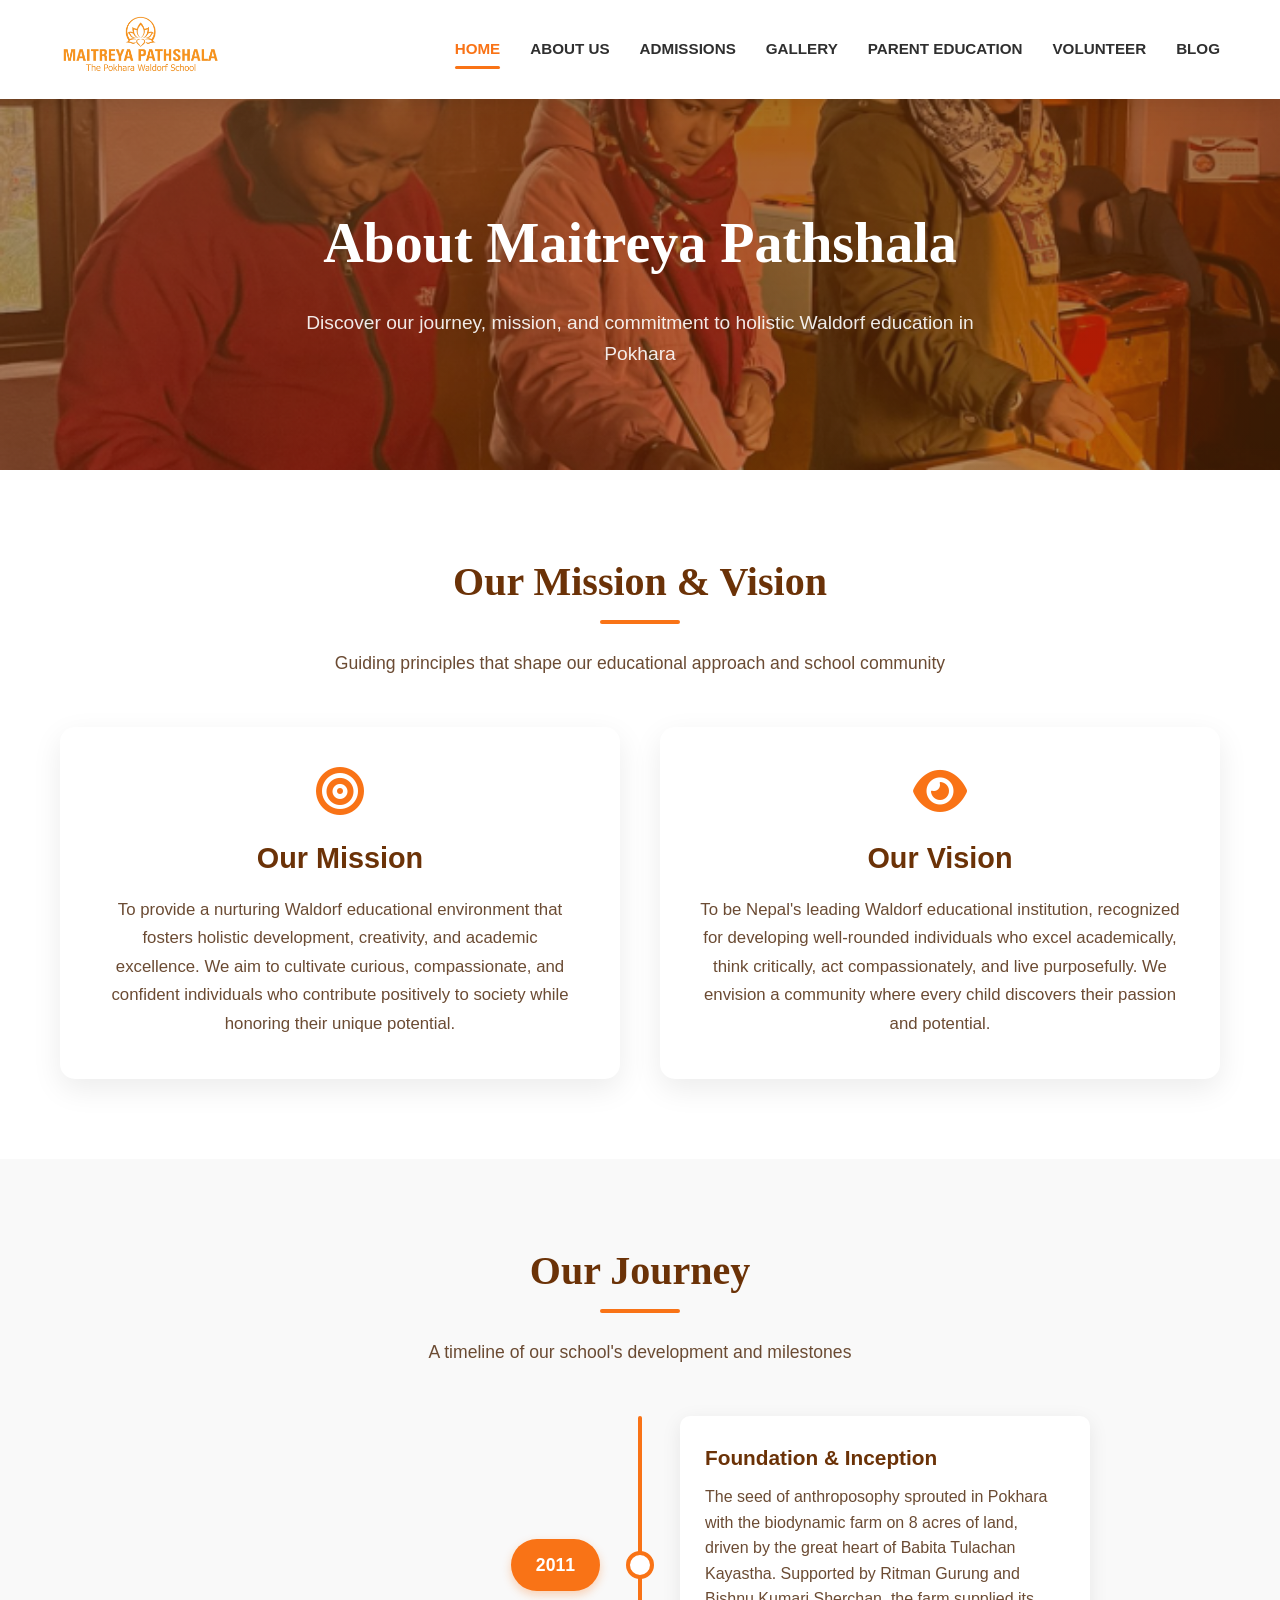
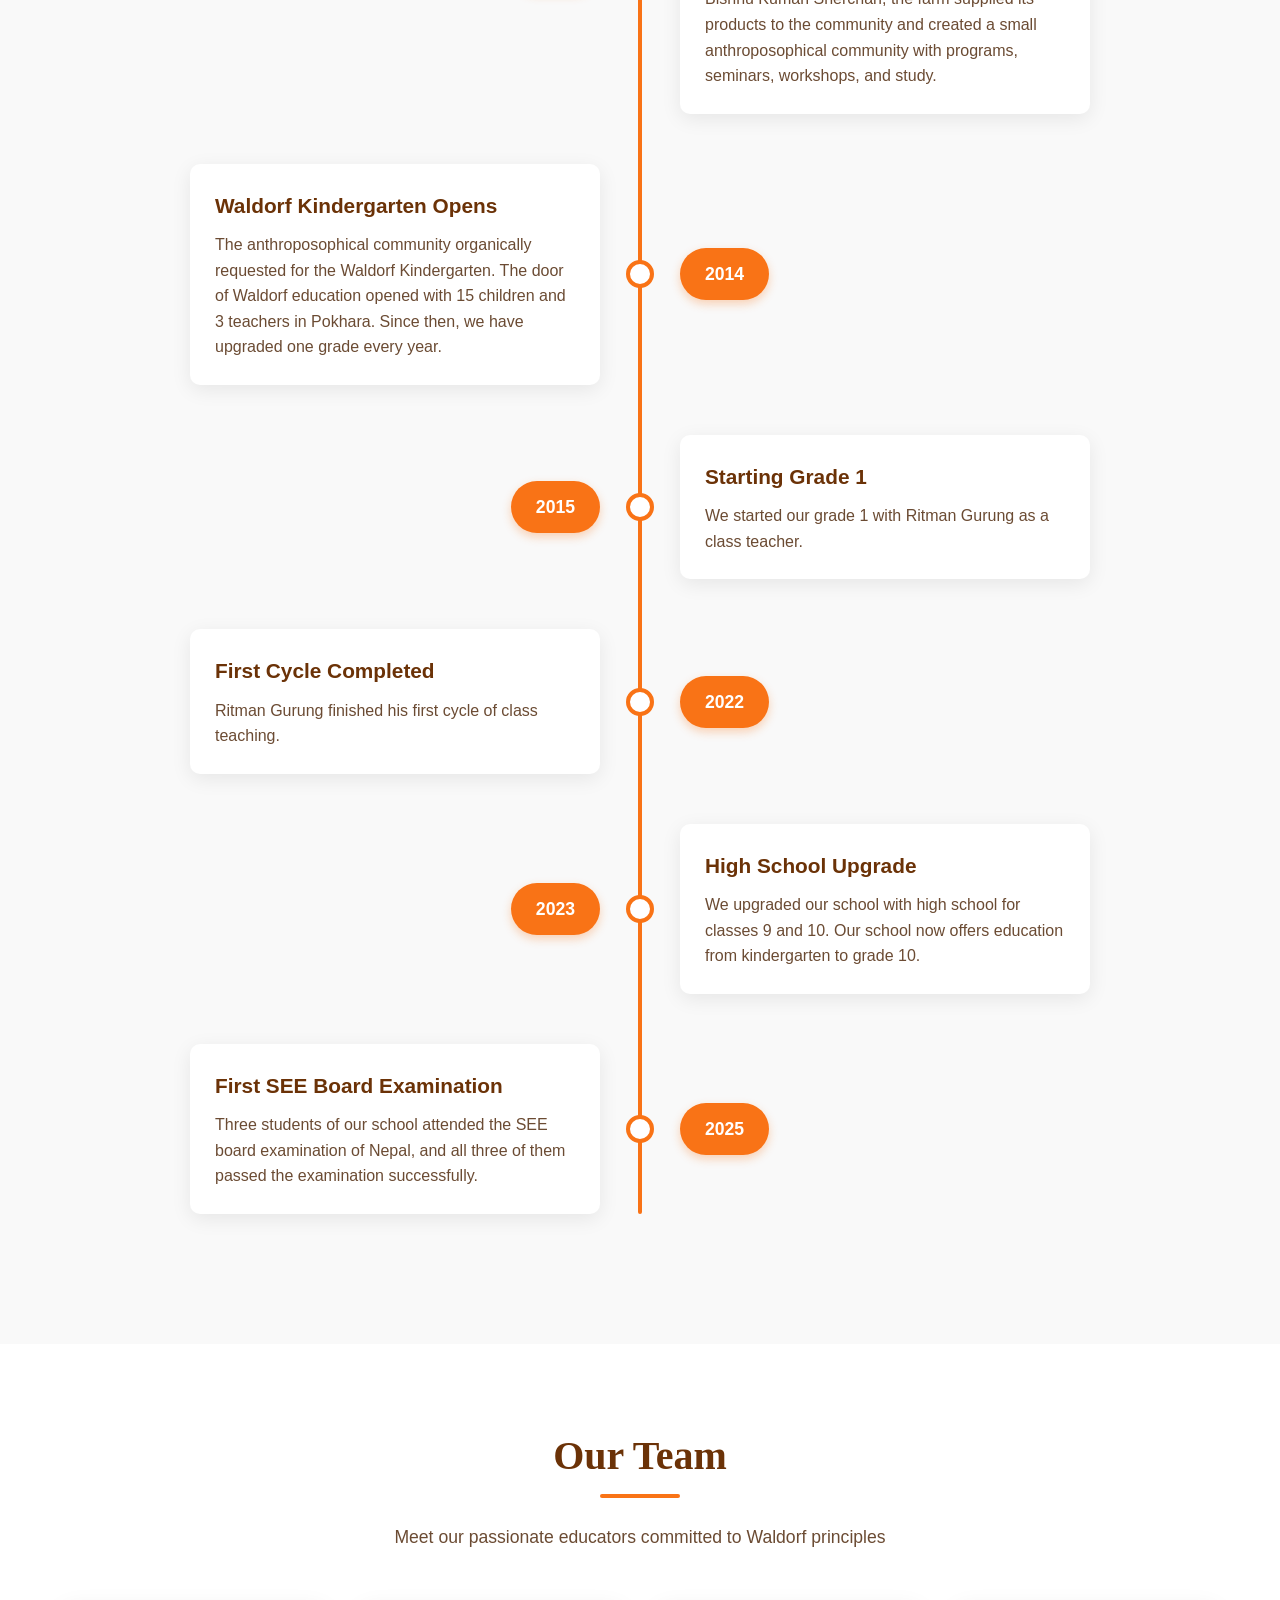
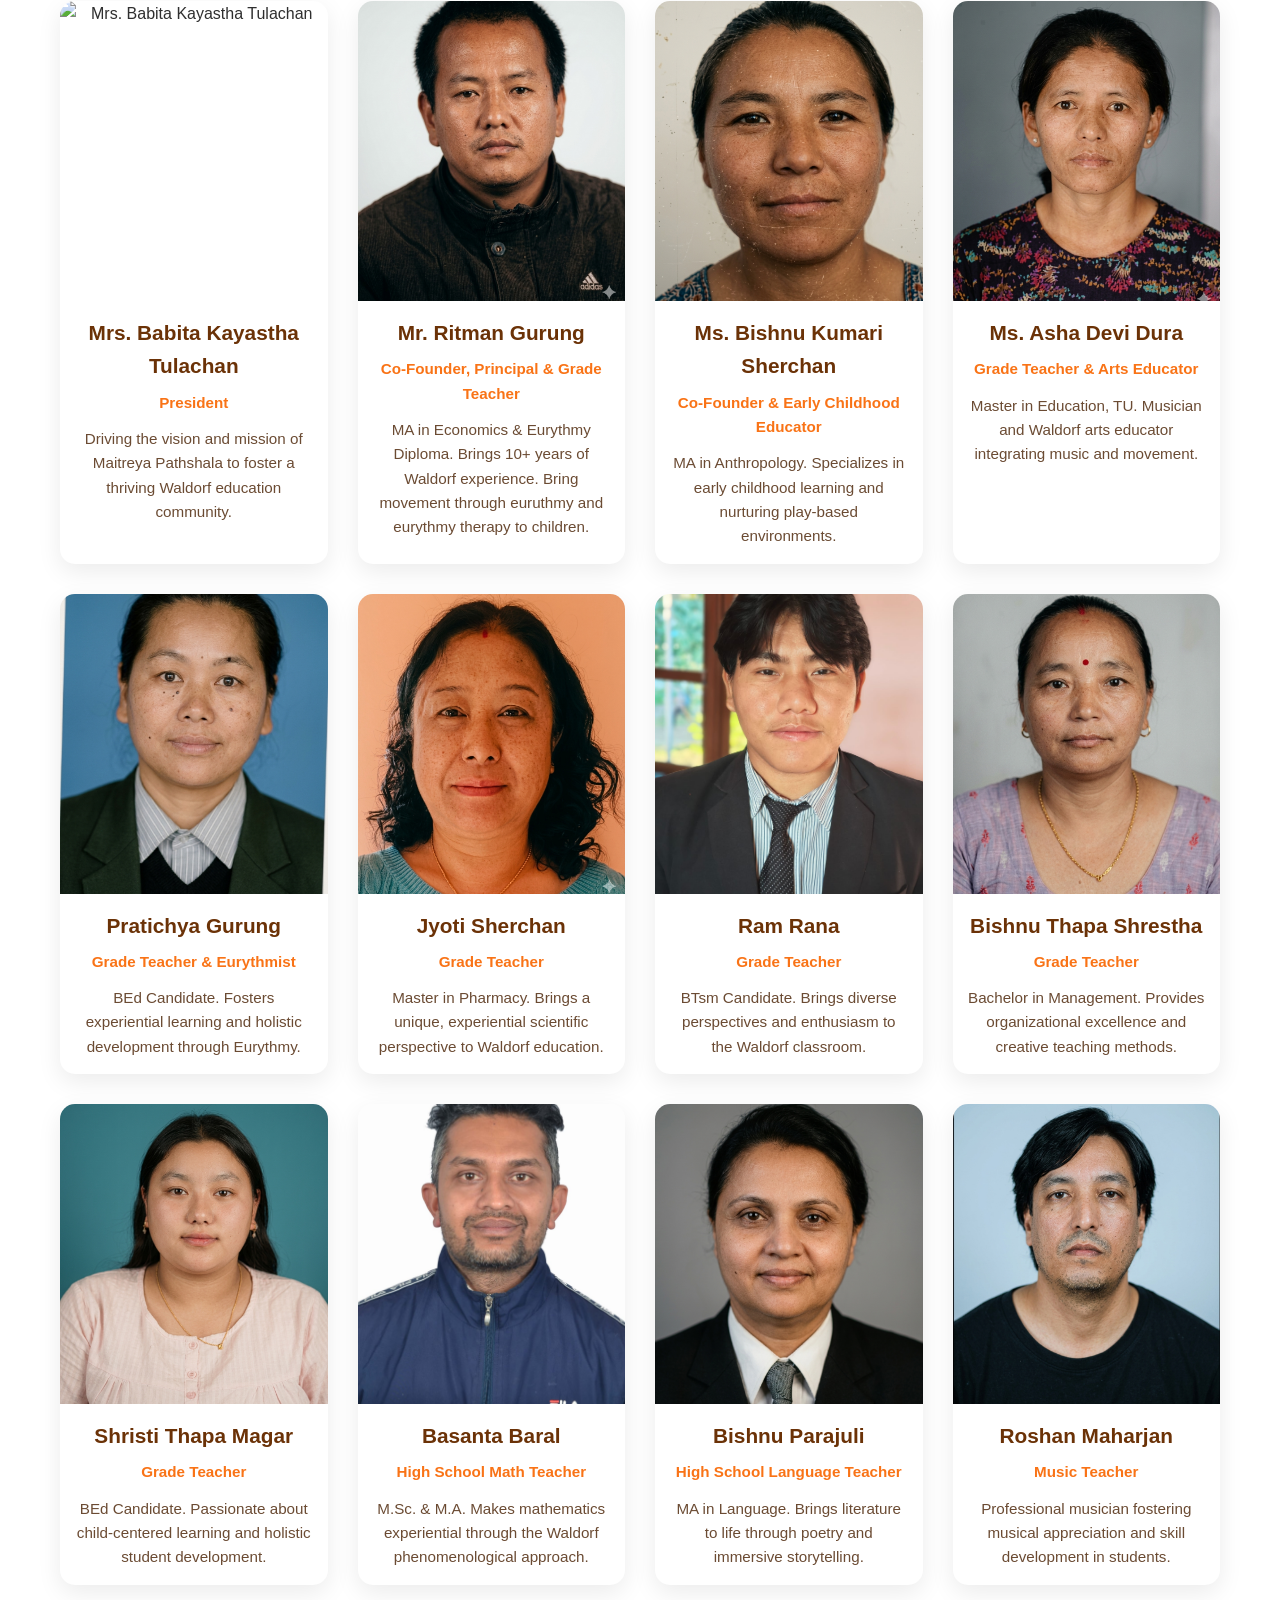
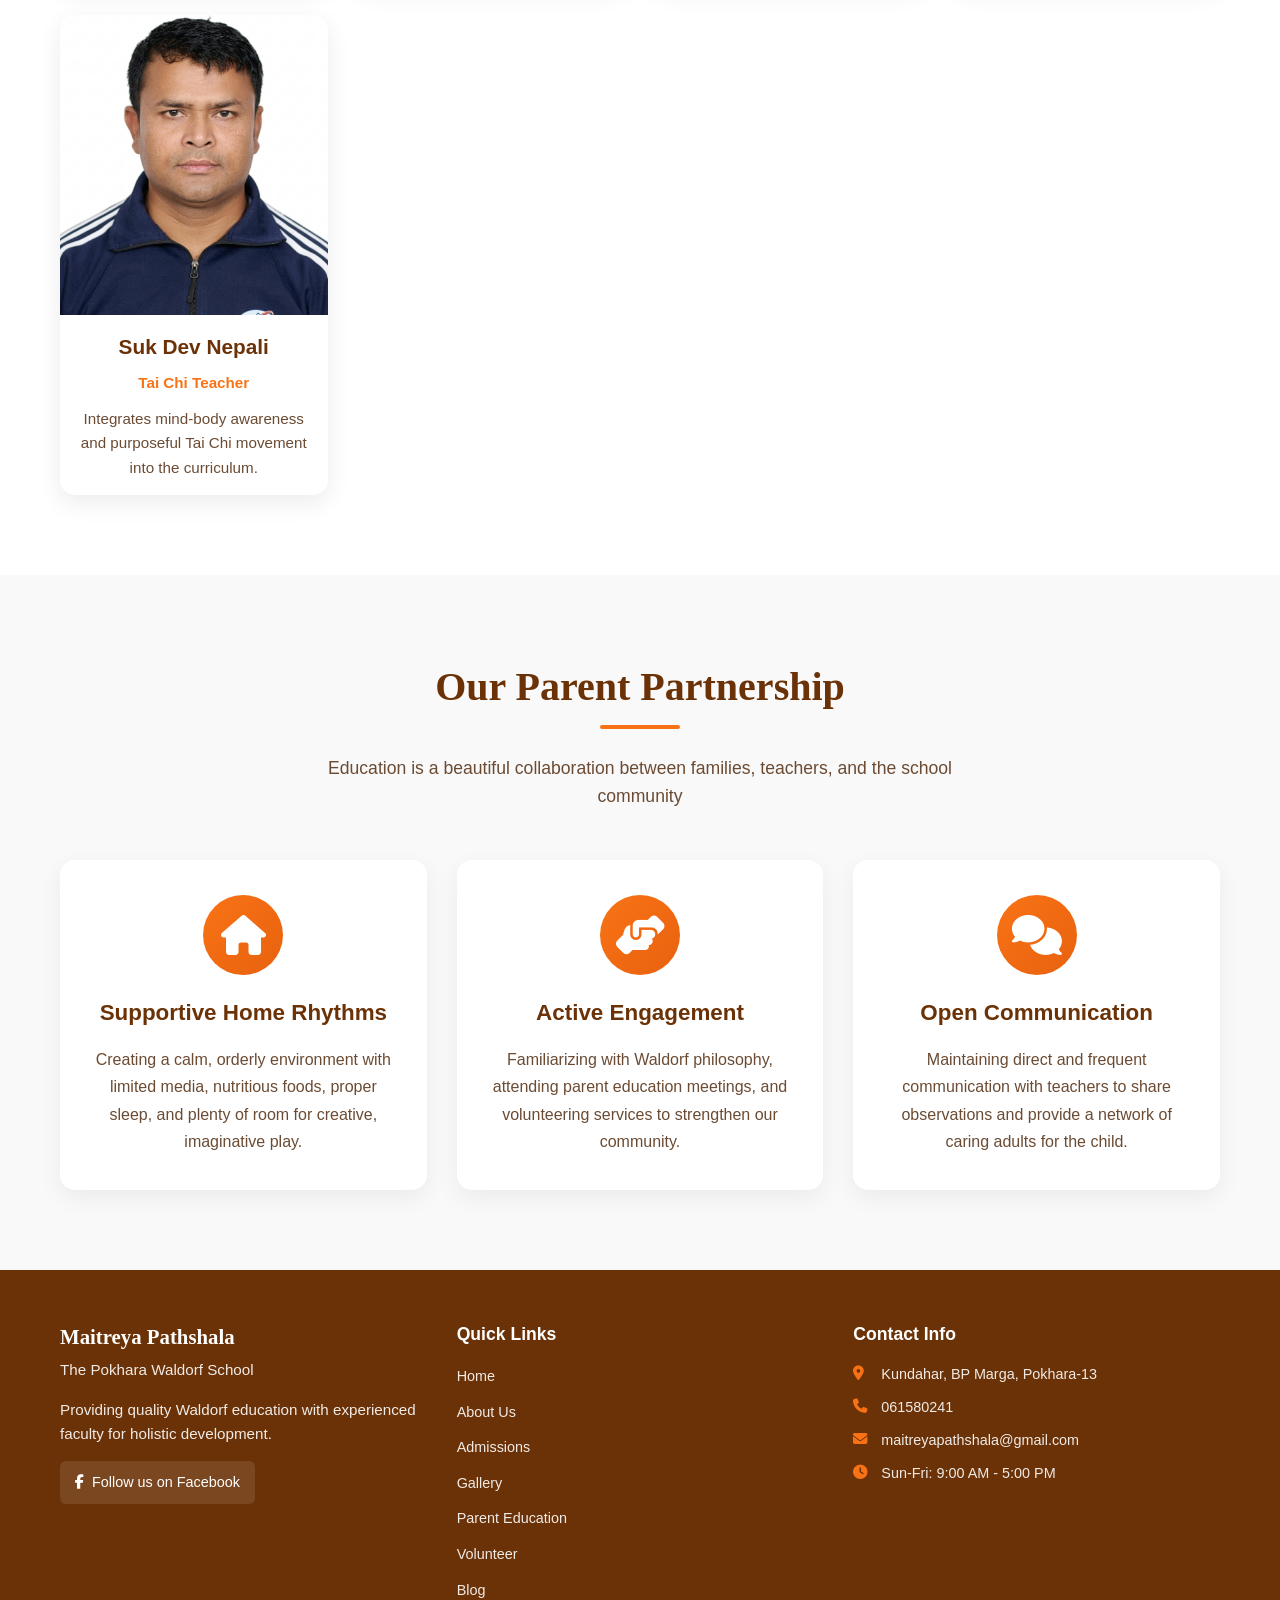
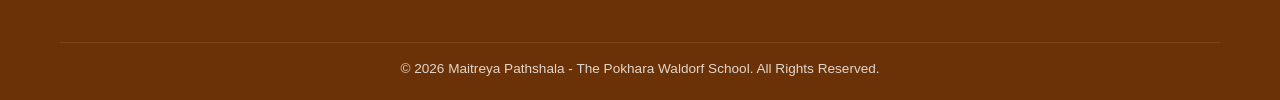
==== commit bdf0ec36: "Fix root-level script and style paths in subfolders" ====
--- a/about/index.html
+++ b/about/index.html
@@ -892,6 +892,6 @@
         <i class="fas fa-chevron-up"></i>
     </button>
 
-    <script src="script.js"></script>
+    <script src="/script.js"></script>
 </body>
 </html>
